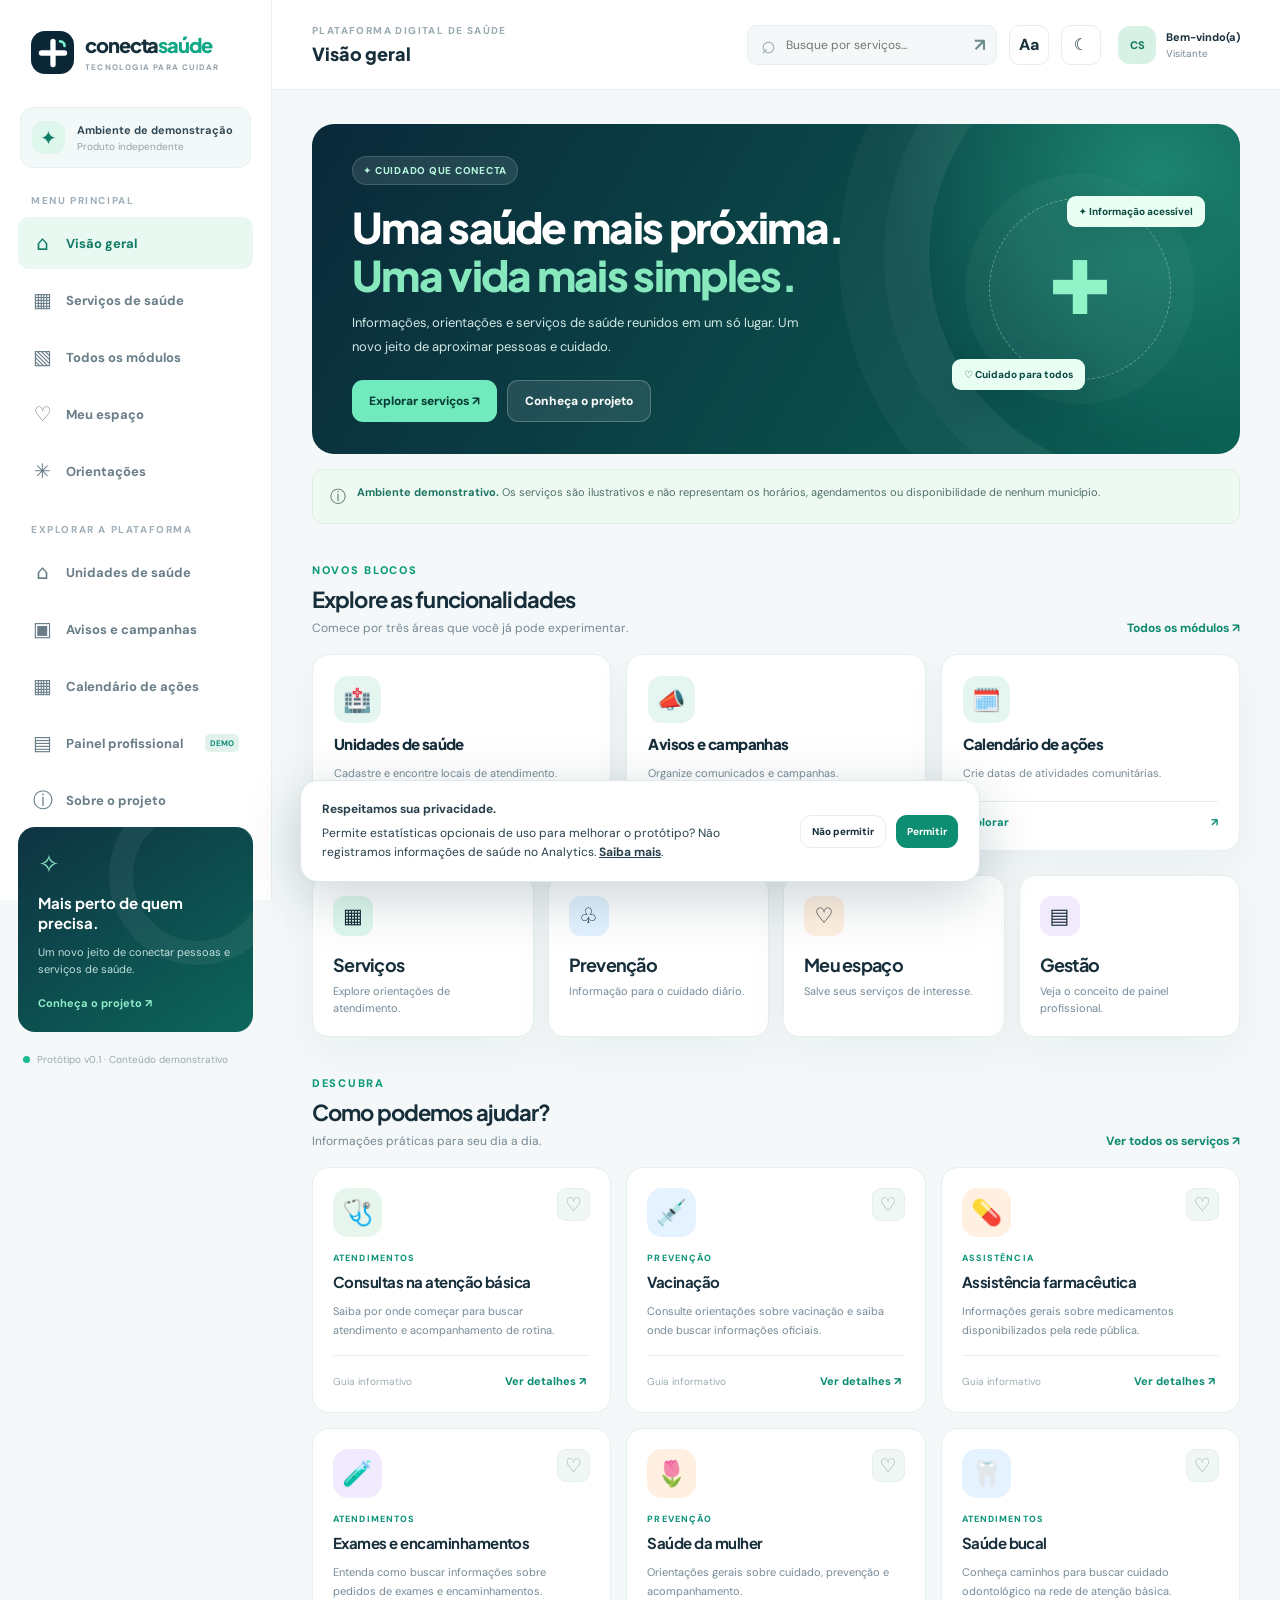
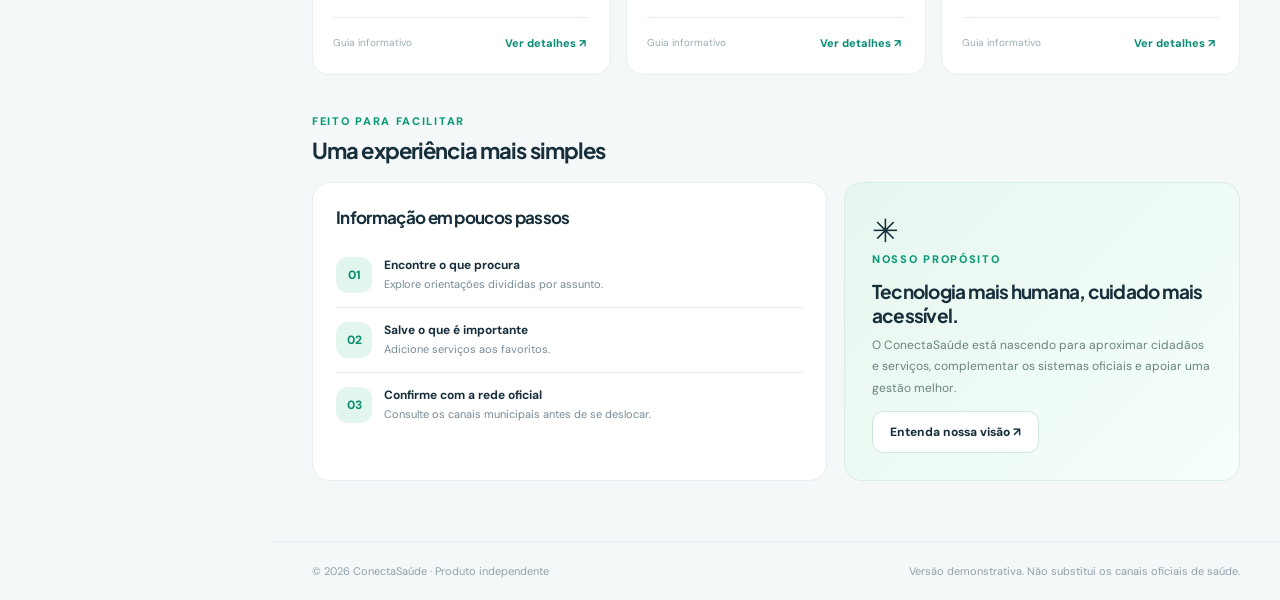
==== docs/index.html @ 41d728b3 "feat: preparar GitHub Pages e adicionar módulos de unidades, avisos e calendário" ====
<!doctype html>
<html lang="pt-BR">
<head>
  <meta charset="UTF-8">
  <meta name="viewport" content="width=device-width, initial-scale=1, viewport-fit=cover">
  <meta name="theme-color" content="#0b2431">
  <meta name="description" content="ConectaSaúde: serviços, informações e cuidado mais perto de você. Plataforma independente em demonstração.">
  <meta name="color-scheme" content="light dark">
  <title>ConectaSaúde | Saúde mais próxima</title>
  <link rel="icon" type="image/svg+xml" href="./icon.svg">
  <link rel="manifest" href="./manifest.webmanifest">
  <link rel="preconnect" href="https://fonts.googleapis.com">
  <link rel="preconnect" href="https://fonts.gstatic.com" crossorigin>
  <link href="https://fonts.googleapis.com/css2?family=DM+Sans:wght@400;500;600;700&family=Plus+Jakarta+Sans:wght@400;500;600;700;800&display=swap" rel="stylesheet">
  <link rel="stylesheet" href="./styles.css">
</head>
<body>
  <div class="app-shell">
    <aside class="sidebar" aria-label="Navegação principal">
      <a class="brand" href="#inicio" aria-label="ConectaSaúde — início">
        <span class="brand-mark" aria-hidden="true"><svg viewBox="0 0 36 36" width="32" height="32" fill="none"><path d="M18 5v26M5 18h26" stroke="currentColor" stroke-width="6" stroke-linecap="round"/><path d="M26 5c2.8 0 5 2.2 5 5" stroke="#7af2cf" stroke-width="3" stroke-linecap="round"/></svg></span>
        <span class="brand-type">conecta<span>saúde</span><small>TECNOLOGIA PARA CUIDAR</small></span>
      </a>
      <div class="workspace">
        <span class="workspace-icon">✦</span>
        <div><strong>Ambiente de demonstração</strong><small>Produto independente</small></div>
      </div>
      <p class="nav-label">MENU PRINCIPAL</p>
      <nav class="sidebar-nav" aria-label="Seções do aplicativo">
        <a href="#inicio" data-nav="inicio"><span aria-hidden="true">⌂</span> Visão geral</a>
        <a href="#servicos" data-nav="servicos"><span aria-hidden="true">▦</span> Serviços de saúde</a>
        <a href="#modulos" data-nav="modulos"><span aria-hidden="true">▧</span> Todos os módulos</a>
        <a href="#meu-espaco" data-nav="meu-espaco"><span aria-hidden="true">♡</span> Meu espaço</a>
        <a href="#orientacoes" data-nav="orientacoes"><span aria-hidden="true">✳</span> Orientações</a>
      </nav>
      <p class="nav-label nav-label--second">EXPLORAR A PLATAFORMA</p>
      <nav class="sidebar-nav" aria-label="Ferramentas de demonstração">
        <a href="#unidades" data-nav="unidades"><span aria-hidden="true">⌂</span> Unidades de saúde</a>
        <a href="#avisos" data-nav="avisos"><span aria-hidden="true">▣</span> Avisos e campanhas</a>
        <a href="#calendario" data-nav="calendario"><span aria-hidden="true">▦</span> Calendário de ações</a>
        <a href="#gestao" data-nav="gestao"><span aria-hidden="true">▤</span> Painel profissional <em>DEMO</em></a>
        <a href="#sobre" data-nav="sobre"><span aria-hidden="true">ⓘ</span> Sobre o projeto</a>
      </nav>
      <div class="sidebar-bottom">
        <div class="help-card"><span class="help-illustration" aria-hidden="true">✧</span><strong>Mais perto de quem precisa.</strong><p>Um novo jeito de conectar pessoas e serviços de saúde.</p><a href="#sobre">Conheça o projeto <span aria-hidden="true">↗</span></a></div>
        <div class="sidebar-foot"><span class="status-dot"></span> Protótipo v0.1 · Conteúdo demonstrativo</div>
      </div>
    </aside>
    <div class="workspace-main">
      <header class="topbar">
        <div class="topbar-location"><span class="topbar-eyebrow">PLATAFORMA DIGITAL DE SAÚDE</span><strong id="pageTitle">Visão geral</strong></div>
        <div class="topbar-actions">
          <form class="top-search" id="globalSearchForm" role="search">
            <span aria-hidden="true">⌕</span>
            <input id="globalSearch" type="search" name="busca" placeholder="Busque por serviços..." aria-label="Buscar serviços de saúde" autocomplete="off">
            <button type="submit" aria-label="Buscar">↗</button>
          </form>
          <button class="icon-button" id="textSizeButton" title="Aumentar texto" aria-label="Alternar tamanho do texto">Aa</button>
          <button class="icon-button" id="themeButton" title="Alternar tema" aria-label="Alternar tema claro e escuro">☾</button>
          <div class="profile-chip" aria-label="Ambiente de demonstração"><span class="avatar">CS</span><span><strong>Bem-vindo(a)</strong><small>Visitante</small></span></div>
        </div>
      </header>
      <main id="view" class="page-content" tabindex="-1" aria-live="polite">
        <div class="loading"><span class="loading-dot"></span> Preparando sua experiência...</div>
      </main>
      <footer class="footer"><span>© <span id="year"></span> ConectaSaúde · Produto independente</span><span>Versão demonstrativa. Não substitui os canais oficiais de saúde.</span></footer>
    </div>
    <nav class="bottom-nav" aria-label="Navegação para celular">
      <a href="#inicio" data-nav="inicio"><span>⌂</span> Início</a>
      <a href="#servicos" data-nav="servicos"><span>▦</span> Serviços</a>
      <a href="#meu-espaco" data-nav="meu-espaco"><span>♡</span> Meu espaço</a>
      <a href="#modulos" data-nav="modulos"><span>▧</span> Módulos</a>
    </nav>
  </div>
  <dialog id="serviceDialog" class="service-dialog" aria-labelledby="dialogTitle">
    <div id="dialogContent"></div>
  </dialog>
  <div id="toast" class="toast" role="status" aria-live="polite" aria-atomic="true"></div>
  <div id="analyticsBanner" class="consent-banner" hidden></div>
  <script src="./app.js" type="module"></script>
</body>
</html>
---- docs/styles.css ----
:root{font-family:"DM Sans",system-ui,-apple-system,sans-serif;color:#172e3b;background:#f4f8f8;font-synthesis:none;--bg:#f4f8f8;--surface:#fff;--surface-alt:#f0f7f5;--text:#18313d;--muted:#758995;--line:#e5eef0;--brand:#0f846e;--brand-dark:#0b665b;--dark:#0b2634;--mint:#e6f8ef;--shadow:0 16px 45px rgba(22,49,59,.045)}
*{box-sizing:border-box}html{scroll-behavior:smooth}body{margin:0;min-width:320px}button,input,select{font:inherit}button{cursor:pointer}a{text-decoration:none;color:inherit}h1,h2,h3,h4,p{margin-top:0}h1,h2,h3,h4{font-family:"Plus Jakarta Sans",sans-serif;letter-spacing:-.04em}button:focus-visible,a:focus-visible,input:focus-visible{outline:3px solid #70d6b7;outline-offset:3px}button:disabled{opacity:.55;cursor:not-allowed}
.app-shell{display:grid;grid-template-columns:272px minmax(0,1fr);min-height:100vh}.sidebar{background:#fff;border-right:1px solid var(--line);padding:31px 18px 20px;display:flex;flex-direction:column;min-height:100vh;position:sticky;top:0;height:100vh}.brand{display:flex;gap:11px;align-items:center;padding:0 13px 33px}.brand-mark{width:43px;height:43px;display:grid;place-items:center;background:var(--dark);color:#fff;border-radius:14px}.brand-type{font-family:"Plus Jakarta Sans",sans-serif;color:#162f3b;font-weight:800;font-size:20px;letter-spacing:-1.1px;line-height:1}.brand-type>span{color:#0fa887}.brand-type small{display:block;font-family:"DM Sans",sans-serif;font-weight:700;letter-spacing:1.2px;font-size:8px;color:#91a0a9;margin-top:8px}.workspace{margin:0 2px 26px;display:flex;align-items:center;gap:12px;background:#f3f8f8;border:1px solid #e9f0f0;border-radius:13px;padding:13px 11px}.workspace-icon{width:33px;height:33px;display:grid;place-items:center;border-radius:11px;background:#def6eb;color:#107d67;font-size:20px}.workspace strong{display:block;font-size:11px;color:#314956}.workspace small{display:block;margin-top:3px;font-size:10px;color:#92a2a9}.nav-label{margin:0 13px 10px;font-size:10px;letter-spacing:1.6px;font-weight:800;color:#a1b0b8}.nav-label--second{margin-top:26px}.sidebar-nav{display:grid;gap:5px}.sidebar-nav a{padding:13px 14px;color:#687d87;display:flex;align-items:center;gap:13px;font-size:13px;font-weight:700;border-radius:11px;transition:.18s}.sidebar-nav a>span{font-size:20px;width:21px;text-align:center;font-weight:400}.sidebar-nav a.active,.sidebar-nav a:hover{background:#e9f8f1;color:#117b66}.sidebar-nav em{font-size:8px;margin-left:auto;background:#e2f1ec;padding:4px 5px;border-radius:5px;font-style:normal;color:#0a8b73}.sidebar-bottom{margin-top:auto}.help-card{background:linear-gradient(145deg,#0e3341,#0c665b);border-radius:17px;padding:20px;color:#fff;position:relative;overflow:hidden}.help-card:after{content:"";position:absolute;right:-34px;top:-40px;width:130px;height:130px;border:24px solid #ffffff0e;border-radius:50%}.help-illustration{font-size:26px;color:#8ce1c2;display:block;margin-bottom:12px}.help-card strong{font:700 15px/1.35 "Plus Jakarta Sans",sans-serif;display:block;max-width:156px}.help-card p{font-size:11px;line-height:1.6;color:#c0dfdb;margin:10px 0 12px}.help-card a{font-size:11px;font-weight:700;color:#8fecc9}.sidebar-foot{font-size:10px;color:#99a9af;display:flex;gap:7px;align-items:center;margin:21px 5px 1px}.status-dot{width:7px;height:7px;border-radius:50%;background:#17bb8d}
.workspace-main{min-width:0;display:flex;flex-direction:column}.topbar{height:90px;background:var(--surface);border-bottom:1px solid var(--line);padding:0 40px;display:flex;align-items:center;justify-content:space-between;gap:20px}.topbar-location{display:flex;flex-direction:column;gap:6px}.topbar-eyebrow{font-size:10px;font-weight:800;color:#9aabb2;letter-spacing:1.4px}.topbar-location strong{font:800 18px/1.2 "Plus Jakarta Sans",sans-serif}.topbar-actions{display:flex;align-items:center;gap:12px}.top-search{height:40px;display:flex;align-items:center;gap:8px;border:1px solid var(--line);border-radius:10px;background:var(--bg);padding:0 6px 0 13px}.top-search>span{font-size:25px;line-height:0;color:#9babaf}.top-search input{background:transparent;border:0;outline:0;width:178px;font-size:12px;color:var(--text)}.top-search button{border:0;background:transparent;color:#738e91;font-weight:700;font-size:18px;padding:4px}.icon-button{border:1px solid var(--line);background:var(--surface);border-radius:10px;color:var(--text);height:40px;min-width:40px;font-weight:800}.icon-button:hover{background:var(--surface-alt)}.profile-chip{display:flex;align-items:center;gap:10px;margin-left:5px}.avatar{width:38px;height:38px;border-radius:12px;background:#d8f1e5;color:#13785f;display:grid;place-items:center;font-size:11px;font-weight:800}.profile-chip strong,.profile-chip small{display:block;white-space:nowrap}.profile-chip strong{font-size:11px}.profile-chip small{color:var(--muted);font-size:10px;margin-top:3px}
.page-content{flex:1;max-width:1510px;width:100%;margin:auto;padding:34px 40px 60px}.footer{padding:22px 40px;display:flex;justify-content:space-between;gap:20px;font-size:11px;color:#90a1aa;border-top:1px solid var(--line);margin-top:auto}.bottom-nav{display:none}.section-kicker{text-transform:uppercase;font-size:11px;letter-spacing:1.7px;color:#099978;font-weight:800}.section-head{display:flex;align-items:end;justify-content:space-between;gap:18px;margin:34px 0 18px}.section-head h2{margin:6px 0 0;font-size:22px}.section-head p{margin:7px 0 0;font-size:12px;color:var(--muted)}.text-link{font-weight:800;font-size:12px;color:#108b72;white-space:nowrap}.text-link:hover{text-decoration:underline}.eyebrow{display:inline-flex;align-items:center;gap:8px;padding:7px 10px;border-radius:40px;background:#ffffff1b;border:1px solid #ffffff26;font-size:10px;font-weight:800;letter-spacing:.75px;color:#b5f4dc}
.hero{background:radial-gradient(circle at 91% 16%,#1d8570 0,transparent 30%),linear-gradient(120deg,#0a2939,#0b6155);border-radius:22px;color:#fff;min-height:270px;padding:32px 40px;position:relative;overflow:hidden;display:flex;align-items:center;justify-content:space-between;gap:15px}.hero:after{content:"";position:absolute;width:440px;height:440px;border:1px solid #ffffff15;border-radius:50%;right:-130px;top:-90px;box-shadow:0 0 0 44px #ffffff08,0 0 0 89px #ffffff08}.hero-copy{max-width:575px;z-index:1}.hero h1{font-size:clamp(27px,3.3vw,43px);line-height:1.14;margin:18px 0 12px;font-weight:800}.hero h1 span{color:#87e7bd}.hero p{font-size:13px;line-height:1.8;color:#d2e8e5;max-width:450px;margin-bottom:22px}.hero-actions,.button-row{display:flex;gap:10px;flex-wrap:wrap}.btn{border:0;border-radius:11px;padding:12px 17px;display:inline-flex;justify-content:center;align-items:center;gap:9px;font-weight:800;font-size:12px;transition:transform .15s,background .15s}.btn:hover{transform:translateY(-1px)}.btn-primary{background:#71ebbd;color:#073b35}.btn-primary:hover{background:#a5fbd5}.btn-light{background:#ffffff1a;color:#fff;border:1px solid #ffffff3b}.btn-outline{background:var(--surface);border:1px solid var(--line);color:var(--text)}.btn-solid{background:#0d8d72;color:#fff}.hero-visual{width:240px;height:215px;display:grid;place-items:center;position:relative;z-index:1;flex-shrink:0}.hero-orbit{height:182px;width:182px;border-radius:50%;border:1px dashed #ffffff55;display:grid;place-items:center;background:#ffffff0c;box-shadow:0 0 0 24px #ffffff08}.hero-heart{font-size:74px;font-weight:700;color:#91f4c9;line-height:1}.float-pill{position:absolute;display:flex;align-items:center;gap:7px;color:#0e4b43;background:#eafff3;box-shadow:0 10px 30px #092e3430;font-size:10px;font-weight:800;padding:9px 12px;border-radius:9px}.float-pill--one{top:14px;right:-5px}.float-pill--two{bottom:7px;left:-8px}
.notice{display:flex;align-items:flex-start;gap:11px;padding:13px 17px;border:1px solid #e1eee7;background:#eef9f2;border-radius:11px;color:#4f7169;font-size:11px;line-height:1.7;margin:15px 0 0}.notice strong{color:#1c7462}.notice-icon{font-size:16px;flex-shrink:0}.stats-grid{display:grid;grid-template-columns:repeat(4,minmax(0,1fr));gap:14px;margin-top:24px}.stat-card{background:var(--surface);border:1px solid var(--line);border-radius:16px;padding:20px;box-shadow:var(--shadow)}.stat-icon{width:40px;height:40px;display:grid;place-items:center;border-radius:12px;margin-bottom:17px;font-size:21px}.stat-icon--mint{background:#dff8ee}.stat-icon--blue{background:#e3f2ff}.stat-icon--peach{background:#fff0e0}.stat-icon--violet{background:#f1eafd}.stat-card h3{font-size:18px;margin:0 0 7px}.stat-card p{font-size:11px;color:var(--muted);margin:0;line-height:1.5}
.service-grid{display:grid;grid-template-columns:repeat(3,minmax(0,1fr));gap:15px}.service-card{background:var(--surface);border:1px solid var(--line);border-radius:17px;padding:20px;min-width:0;display:flex;flex-direction:column;transition:transform .18s,box-shadow .18s}.service-card:hover{transform:translateY(-3px);box-shadow:0 18px 35px #092e3412}.service-top{display:flex;justify-content:space-between;align-items:flex-start;margin-bottom:15px}.service-icon{width:49px;height:49px;display:grid;place-items:center;border-radius:15px;font-size:25px;background:#e6f6ed}.service-icon[data-tone="blue"]{background:#e4f3ff}.service-icon[data-tone="peach"]{background:#fff0e1}.service-icon[data-tone="violet"]{background:#f2ebff}.favorite-btn{height:33px;width:33px;display:grid;place-items:center;border-radius:9px;background:var(--surface-alt);border:1px solid var(--line);font-size:19px;color:#95a9ac}.favorite-btn.is-favorite{background:#fff0ee;color:#df6d6d;border-color:#fce1dd}.service-card .category{font-size:9px;text-transform:uppercase;letter-spacing:1.1px;font-weight:800;color:#0e947a}.service-card h3{font-size:15px;margin:7px 0 9px;line-height:1.45;letter-spacing:-.035em}.service-card p{font-size:11px;color:var(--muted);line-height:1.7;flex:1;margin-bottom:16px}.service-bottom{display:flex;align-items:center;justify-content:space-between;gap:9px;padding-top:14px;border-top:1px solid var(--line)}.service-bottom small{font-size:10px;color:#9aadb2}.service-bottom button{font-size:11px;font-weight:800;border:0;background:none;color:#0b8d74;padding:4px}
.split-grid{display:grid;grid-template-columns:minmax(0,1.3fr) minmax(260px,1fr);gap:17px}.panel{background:var(--surface);border:1px solid var(--line);border-radius:18px;padding:23px}.panel h3{font-size:17px;margin-bottom:15px}.panel p{font-size:12px;line-height:1.8;color:var(--muted)}.step-row{display:flex;align-items:center;gap:12px;padding:14px 0;border-bottom:1px solid var(--line)}.step-row:last-child{border:0}.step-number{background:#e3f6ed;color:#0a8e70;border-radius:12px;display:grid;place-items:center;flex:0 0 36px;height:36px;font-weight:800;font-size:12px}.step-row strong{display:block;font-size:12px}.step-row small{display:block;margin-top:4px;font-size:11px;color:var(--muted);line-height:1.4}.feature-panel{background:linear-gradient(135deg,#e6f6ee,#f6fffa);border:1px solid #d8eee4;border-radius:18px;padding:27px}.feature-panel h3{font-size:19px;margin:13px 0 8px}.feature-panel p{font-size:12px;line-height:1.8;color:#69837d}.feature-panel .feature-icon{font-size:32px}.feature-panel .btn-outline{border:1px solid #cee7d9}
.page-heading{display:flex;justify-content:space-between;align-items:flex-start;gap:20px;margin:4px 0 22px}.page-heading h1{font-size:clamp(24px,3vw,34px);margin:6px 0 8px}.page-heading p{font-size:13px;color:var(--muted);line-height:1.7;max-width:700px;margin:0}.pill{display:inline-flex;align-items:center;background:#e6f7ef;color:#11836b;border-radius:100px;padding:7px 11px;white-space:nowrap;font-size:10px;font-weight:800}.filter-bar{display:flex;flex-wrap:wrap;gap:9px;margin:18px 0 22px}.filter-btn{border:1px solid var(--line);border-radius:100px;background:var(--surface);color:#728792;padding:10px 16px;font-size:11px;font-weight:800}.filter-btn.active,.filter-btn:hover{background:#0d846b;color:#fff;border-color:#0d846b}.search-inline{display:flex;align-items:center;gap:10px;padding:12px 14px;border:1px solid var(--line);background:var(--surface);border-radius:12px;width:100%;max-width:430px;margin:16px 0}.search-inline input{border:0;outline:0;flex:1;color:var(--text);background:transparent;font-size:12px;min-width:0}.empty-state{text-align:center;padding:52px 24px;background:var(--surface);border:1px dashed #cadae0;border-radius:18px;color:var(--muted)}.empty-state strong{display:block;color:var(--text);font-size:15px;margin:12px 0 7px}.empty-state p{font-size:12px;line-height:1.7}.mini-list{display:grid;gap:9px}.check-row{display:flex;gap:12px;align-items:center;padding:13px;border:1px solid var(--line);border-radius:12px;background:var(--surface)}.check-row input{accent-color:#0c9274;width:17px;height:17px}.check-row span{font-size:12px;font-weight:600}.check-row.checked span{text-decoration:line-through;color:var(--muted)}.resource-card{display:flex;flex-direction:column;gap:10px;padding:20px;background:var(--surface);border:1px solid var(--line);border-radius:16px}.resource-card .resource-emoji{font-size:25px}.resource-card h3{font-size:15px;margin:0}.resource-card p{font-size:12px;line-height:1.7;color:var(--muted);margin:0;flex:1}.resource-card a{font-size:12px;font-weight:800;color:#0b8e73}.resources-grid{display:grid;grid-template-columns:repeat(3,minmax(0,1fr));gap:15px}.disclaimer{background:#fff8e9;border:1px solid #f6e8c5;color:#87663b;border-radius:11px;padding:13px 16px;font-size:11px;line-height:1.7;margin:0 0 20px}.metrics-grid{display:grid;grid-template-columns:repeat(3,1fr);gap:14px}.metric{padding:22px;background:var(--surface);border:1px solid var(--line);border-radius:17px}.metric span{display:block;font-size:11px;color:var(--muted);font-weight:700}.metric strong{font:800 33px "Plus Jakarta Sans",sans-serif;letter-spacing:-1.5px;display:block;margin:10px 0 6px}.metric small{font-size:10px;color:#138d70;font-weight:700}.bar-chart{display:flex;align-items:end;justify-content:space-around;gap:13px;height:190px;border-bottom:1px solid var(--line);padding:12px 5px 0}.bar-column{display:flex;align-items:center;flex-direction:column;justify-content:end;height:100%;flex:1;gap:9px}.bar-shape{background:linear-gradient(#35c99e,#087866);border-radius:9px 9px 0 0;width:65%;max-width:50px;min-height:4px}.bar-column small{font-size:10px;color:var(--muted)}.table-like{width:100%;border-collapse:collapse}.table-like td,.table-like th{border-bottom:1px solid var(--line);padding:14px 8px;text-align:left;font-size:11px}.table-like th{color:var(--muted);font-weight:800}.table-like tr:last-child td{border-bottom:0}.table-like td:last-child{text-align:right}.tag{padding:5px 9px;background:#e9f8ef;border-radius:7px;color:#118769;font-size:10px;font-weight:800}.tag.warn{background:#fff2db;color:#a77930}
.service-dialog{width:min(510px,calc(100vw - 32px));border:1px solid var(--line);border-radius:21px;box-shadow:0 40px 100px #0b29384a;background:var(--surface);color:var(--text);padding:28px;max-height:min(80vh,740px)}.service-dialog::backdrop{background:#0c293dc4;backdrop-filter:blur(4px)}.dialog-close{float:right;background:var(--surface-alt);color:var(--text);border:0;border-radius:10px;height:32px;width:32px;font-size:20px}.dialog-emoji{font-size:39px;margin:9px 0}.service-dialog h2{font-size:22px;margin:9px 0}.service-dialog p,.service-dialog li{font-size:12px;color:var(--muted);line-height:1.85}.service-dialog ul{padding-left:19px}.service-dialog .btn{margin-top:6px}
.toast{position:fixed;bottom:28px;right:26px;background:#0a3441;color:#fff;padding:13px 18px;border-radius:12px;font-size:12px;box-shadow:0 20px 40px #102f3a38;z-index:15;opacity:0;transform:translateY(20px);pointer-events:none;transition:.25s;max-width:320px}.toast.show{opacity:1;transform:translateY(0)}.consent-banner{position:fixed;z-index:20;bottom:18px;left:50%;transform:translateX(-50%);width:min(680px,calc(100vw - 30px));padding:19px 21px;box-shadow:0 15px 55px #092d3b35;border-radius:18px;background:#fff;color:#28404b;border:1px solid #dcebe7;display:flex;align-items:center;gap:18px}.consent-banner[hidden]{display:none}.consent-banner p{font-size:12px;line-height:1.6;margin:0;flex:1}.consent-banner strong{display:block;margin-bottom:4px}.consent-banner .button-row{flex-shrink:0}.consent-banner .btn{padding:9px 11px;font-size:10px}.loading{min-height:240px;display:flex;align-items:center;justify-content:center;gap:12px;color:var(--muted);font-size:13px}.loading-dot{width:11px;height:11px;border-radius:50%;background:#1bba96;box-shadow:0 0 0 5px #1bba9619}
body.dark{--bg:#0e1b24;--surface:#142935;--surface-alt:#193640;--text:#e7f4f2;--muted:#a3b6bc;--line:#26414b;--brand:#47cead;--shadow:none;color:var(--text);background:var(--bg)}body.dark .sidebar{background:var(--surface)}body.dark .brand-type{color:var(--text)}body.dark .workspace{background:#1e3945;border-color:var(--line)}body.dark .workspace strong,body.dark .topbar-location strong{color:var(--text)}body.dark .sidebar-nav a.active,body.dark .sidebar-nav a:hover{background:#193e3a;color:#83efc4}body.dark .notice{background:#183c35;border-color:#255648;color:#abdbca}body.dark .notice strong{color:#8af4d0}body.dark .feature-panel{background:#184037;border-color:#275b4b}body.dark .feature-panel p{color:#b6d6cd}body.dark .disclaimer{background:#4a391d;border-color:#6c542d;color:#eed4a8}body.dark .consent-banner{background:#19333d;color:#fff;border-color:#28535b}body.dark .brand-mark{background:#266756}
body.large-text{font-size:115%}body.large-text .service-card p,body.large-text .panel p,body.large-text .resource-card p{font-size:13px}body.large-text .sidebar-nav a,body.large-text .stat-card p{font-size:14px}body.large-text .service-card h3{font-size:17px}
@media(max-width:1200px){.app-shell{grid-template-columns:235px minmax(0,1fr)}.sidebar{padding-left:12px;padding-right:12px}.topbar{padding:0 25px}.page-content{padding:28px 25px 48px}.hero{padding:28px}.hero-visual{width:175px}.stats-grid{grid-template-columns:repeat(2,1fr)}.service-grid{grid-template-columns:repeat(2,minmax(0,1fr))}.footer{padding:18px 25px}}
@media(max-width:900px){.app-shell{display:block}.sidebar{display:none}.topbar{height:70px;padding:0 20px}.page-content{padding:22px 20px 100px}.topbar-eyebrow{font-size:9px}.top-search input{width:125px}.profile-chip{display:none}.bottom-nav{display:flex;position:fixed;z-index:12;left:0;right:0;bottom:0;background:var(--surface);border-top:1px solid var(--line);padding:8px 9px max(8px,env(safe-area-inset-bottom));justify-content:space-around;box-shadow:0 -8px 30px #031c2410}.bottom-nav a{min-width:68px;display:flex;flex-direction:column;gap:3px;align-items:center;justify-content:center;color:var(--muted);font-size:10px;font-weight:700;padding:6px}.bottom-nav a span{font-size:23px;line-height:1}.bottom-nav a.active{color:#139877}.footer{padding:18px 20px 95px}.toast{bottom:90px}}
@media(max-width:620px){.topbar{gap:8px;height:68px;padding:0 15px}.topbar-eyebrow{font-size:8px;letter-spacing:.7px}.topbar-location strong{font-size:15px}.top-search{display:none}.topbar-actions{gap:6px}.icon-button{height:35px;min-width:35px}.page-content{padding:15px 14px 95px}.hero{min-height:auto;padding:27px 23px;border-radius:17px}.hero h1{font-size:28px}.hero p{font-size:12px}.hero-visual{display:none}.section-head{margin-top:27px}.section-head h2{font-size:19px}.service-grid{grid-template-columns:1fr;gap:10px}.stats-grid{grid-template-columns:repeat(2,minmax(0,1fr));gap:9px;margin-top:13px}.stat-card{padding:15px 12px}.stat-card h3{font-size:14px}.stat-icon{width:35px;height:35px;margin-bottom:12px}.split-grid,.metrics-grid,.resources-grid{grid-template-columns:1fr}.panel{padding:17px}.page-heading{align-items:flex-start;flex-direction:column}.page-heading h1{font-size:25px}.consent-banner{display:block;bottom:87px}.consent-banner .button-row{margin-top:12px}.footer{display:block;line-height:1.8}.footer span{display:block}.service-card{padding:17px}.metric strong{font-size:28px}}
/* Módulos de serviços públicos — demonstração local */
.module-grid,.data-grid{display:grid;grid-template-columns:repeat(3,minmax(0,1fr));gap:15px}
.module-card,.data-card,.form-panel{border:1px solid var(--line);border-radius:17px;background:var(--surface);box-shadow:var(--shadow)}
.module-card{padding:21px;display:flex;flex-direction:column;gap:11px;min-height:197px;transition:transform .18s,box-shadow .18s}
.module-card:hover{transform:translateY(-3px);box-shadow:0 16px 28px #092e3413}
.module-bubble{width:47px;height:47px;flex-shrink:0;display:grid;place-items:center;background:#e4f6ef;border-radius:14px;font-size:23px}
.module-card-title{font-family:"Plus Jakarta Sans",sans-serif;font-size:15px;font-weight:800;letter-spacing:-.04em}
.module-card-description{font-size:11px;color:var(--muted);line-height:1.7;flex:1}
.module-card-foot{font-size:11px;color:#0a9074;font-weight:800;display:flex;align-items:center;justify-content:space-between;border-top:1px solid var(--line);padding-top:13px}
.module-toolbar{display:flex;justify-content:space-between;align-items:center;gap:12px;flex-wrap:wrap;margin:20px 0}
.module-search{margin:0;max-width:480px}
.data-card{padding:21px;display:flex;flex-direction:column;gap:8px;min-width:0}
.data-card-top{display:flex;align-items:center;justify-content:space-between;margin-bottom:5px}
.data-card h3{font-size:17px;margin:4px 0;line-height:1.4}
.data-caption{font-size:12px;line-height:1.65;color:var(--muted);margin:0 0 11px;overflow-wrap:anywhere}
.data-detail{display:grid;gap:4px;padding:9px 0;border-top:1px solid var(--line);font-size:11px}
.data-detail strong{font-size:10px;color:var(--text)}
.data-detail span{color:var(--muted);line-height:1.5;overflow-wrap:anywhere}
.data-card-actions{display:flex;flex-wrap:wrap;gap:8px;margin-top:auto;padding-top:12px}
.data-card-actions .btn{padding:9px 12px;font-size:11px}
.btn-danger{color:#bb4c4c;border-color:#f0d3d3}
.module-caption{font-size:11px;color:var(--muted);line-height:1.65}
.form-panel{margin-top:23px;padding:23px;scroll-margin-top:100px}
.form-header h2{font-size:22px;margin:7px 0 5px}
.form-header p{font-size:12px;color:var(--muted);line-height:1.7}
.module-form{display:grid;grid-template-columns:repeat(2,minmax(0,1fr));gap:15px;margin-top:21px}
.input-field{display:flex;flex-direction:column;gap:7px;min-width:0}
.input-field label{font-size:11px;font-weight:800;color:var(--text)}
.input-field input,.input-field select,.input-field textarea{width:100%;min-height:42px;padding:10px 12px;border:1px solid var(--line);border-radius:10px;background:var(--bg);color:var(--text);font-size:12px}
.input-field textarea{resize:vertical;min-height:96px;line-height:1.6}
.input-field :focus{outline:2px solid #35c39b;outline-offset:1px}
.field-wide,.form-actions{grid-column:1/-1}
.form-actions{display:flex;align-items:center;gap:9px;flex-wrap:wrap;margin-top:5px}
body.dark .module-bubble{background:#234d45}
@media(max-width:1200px){.module-grid,.data-grid{grid-template-columns:repeat(2,minmax(0,1fr))}}
@media(max-width:620px){.module-grid,.data-grid{grid-template-columns:1fr}.module-grid--compact{grid-template-columns:1fr}.module-card{min-height:150px}.module-form{grid-template-columns:1fr}.form-panel{padding:17px}.module-toolbar .module-search{max-width:none;width:100%}.module-toolbar>.btn{width:100%}.data-card{padding:17px}}
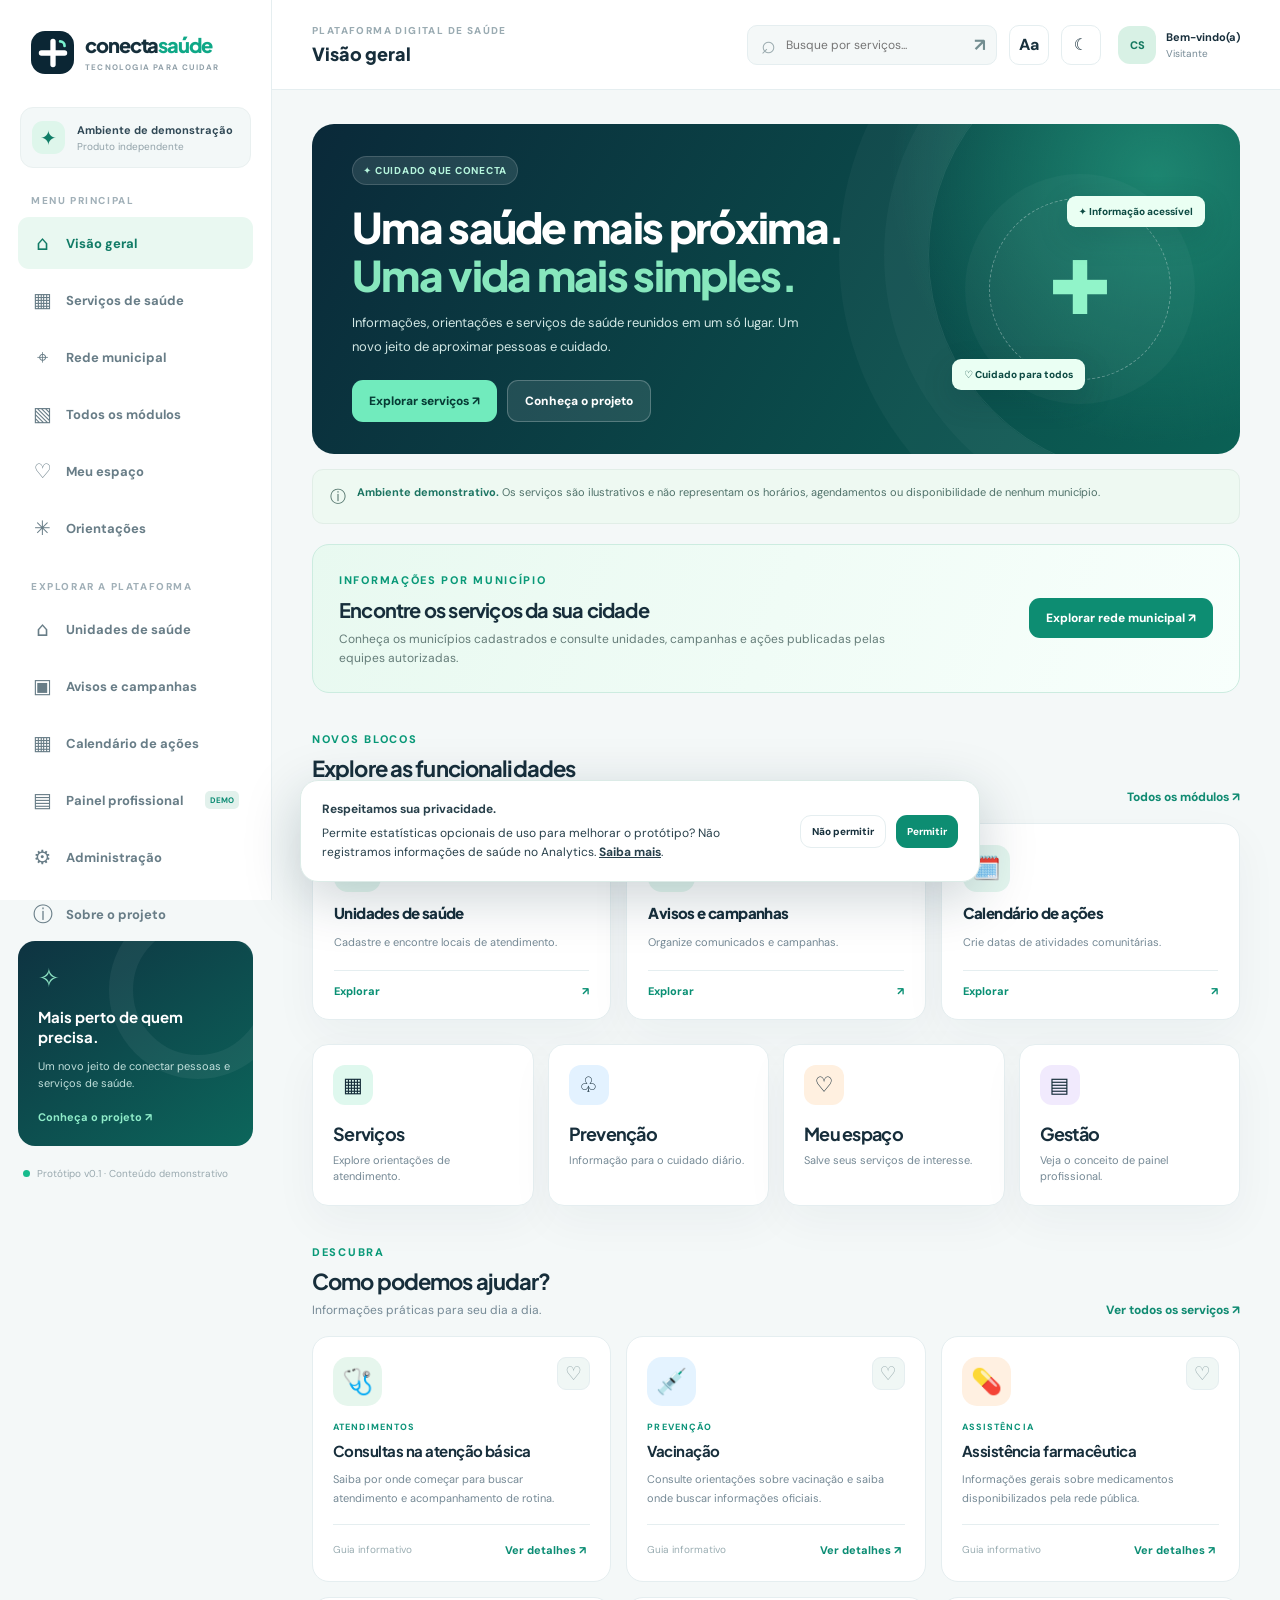
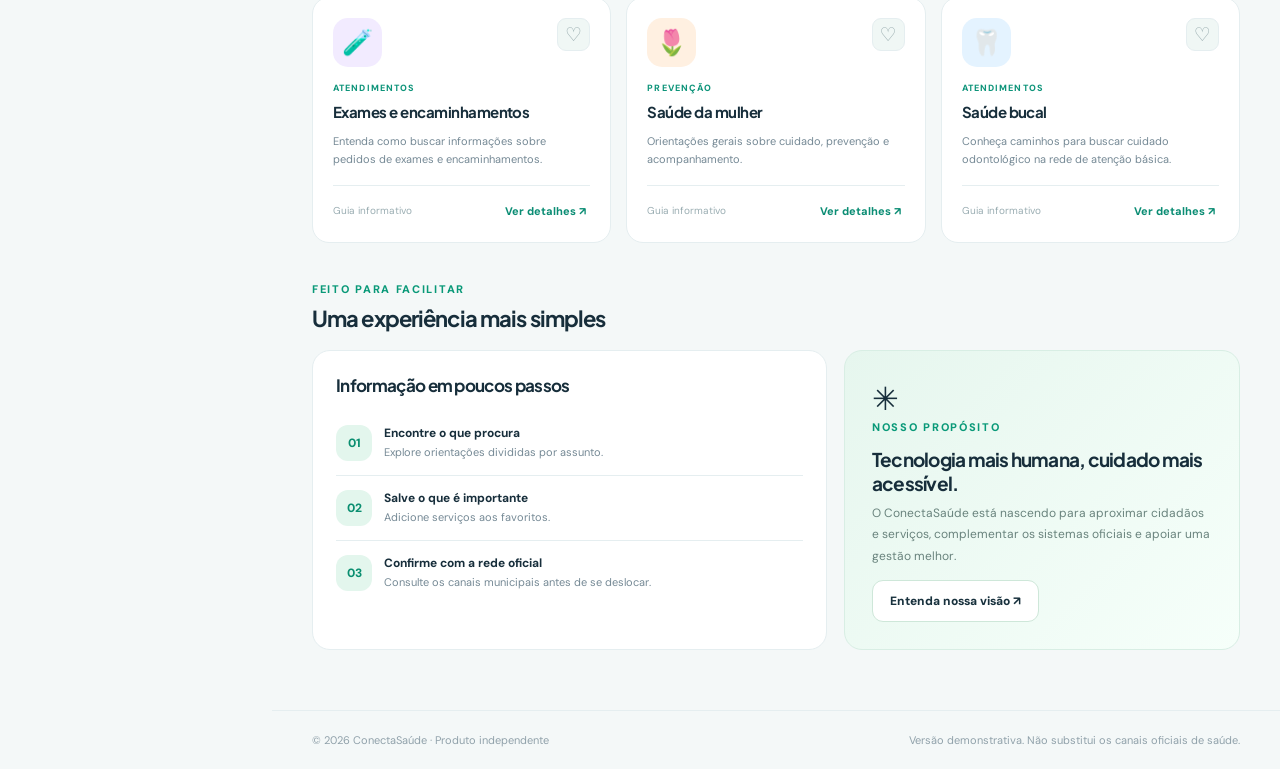
==== commit 39a2e6c8: "feat: adicionar rede municipal e painel administrativo com Firebase Auth e Firestore" ====
--- a/docs/index.html
+++ b/docs/index.html
@@ -29,6 +29,7 @@
       <nav class="sidebar-nav" aria-label="Seções do aplicativo">
         <a href="#inicio" data-nav="inicio"><span aria-hidden="true">⌂</span> Visão geral</a>
         <a href="#servicos" data-nav="servicos"><span aria-hidden="true">▦</span> Serviços de saúde</a>
+        <a href="#rede" data-nav="rede"><span aria-hidden="true">⌖</span> Rede municipal</a>
         <a href="#modulos" data-nav="modulos"><span aria-hidden="true">▧</span> Todos os módulos</a>
         <a href="#meu-espaco" data-nav="meu-espaco"><span aria-hidden="true">♡</span> Meu espaço</a>
         <a href="#orientacoes" data-nav="orientacoes"><span aria-hidden="true">✳</span> Orientações</a>
@@ -39,6 +40,7 @@
         <a href="#avisos" data-nav="avisos"><span aria-hidden="true">▣</span> Avisos e campanhas</a>
         <a href="#calendario" data-nav="calendario"><span aria-hidden="true">▦</span> Calendário de ações</a>
         <a href="#gestao" data-nav="gestao"><span aria-hidden="true">▤</span> Painel profissional <em>DEMO</em></a>
+        <a href="#administracao" data-nav="administracao"><span aria-hidden="true">⚙</span> Administração</a>
         <a href="#sobre" data-nav="sobre"><span aria-hidden="true">ⓘ</span> Sobre o projeto</a>
       </nav>
       <div class="sidebar-bottom">
@@ -67,7 +69,7 @@
     </div>
     <nav class="bottom-nav" aria-label="Navegação para celular">
       <a href="#inicio" data-nav="inicio"><span>⌂</span> Início</a>
-      <a href="#servicos" data-nav="servicos"><span>▦</span> Serviços</a>
+      <a href="#rede" data-nav="rede"><span>⌖</span> Minha cidade</a>
       <a href="#meu-espaco" data-nav="meu-espaco"><span>♡</span> Meu espaço</a>
       <a href="#modulos" data-nav="modulos"><span>▧</span> Módulos</a>
     </nav>
--- a/docs/styles.css
+++ b/docs/styles.css
@@ -51,3 +51,20 @@
 body.dark .module-bubble{background:#234d45}
 @media(max-width:1200px){.module-grid,.data-grid{grid-template-columns:repeat(2,minmax(0,1fr))}}
 @media(max-width:620px){.module-grid,.data-grid{grid-template-columns:1fr}.module-grid--compact{grid-template-columns:1fr}.module-card{min-height:150px}.module-form{grid-template-columns:1fr}.form-panel{padding:17px}.module-toolbar .module-search{max-width:none;width:100%}.module-toolbar>.btn{width:100%}.data-card{padding:17px}}
+
+/* Rede pública e gestão autenticada */
+.network-promo{display:flex;align-items:center;justify-content:space-between;gap:20px;padding:23px 26px;border:1px solid #ccece0;background:linear-gradient(110deg,#e8f9f0,#f8fffc);border-radius:17px;margin-top:20px}
+.network-promo h2{font-size:20px;margin:8px 0}.network-promo p{font-size:12px;color:#647c78;line-height:1.6;margin:0;max-width:560px}
+.network-promo>.btn{flex-shrink:0}
+.network-controls{display:grid;grid-template-columns:1fr 1fr;gap:20px}
+.admin-identity{display:flex;align-items:center;justify-content:space-between;gap:18px;border:1px solid var(--line);background:var(--surface);padding:17px 20px;border-radius:16px;margin:0 0 20px}
+.admin-identity strong{font-size:13px}.admin-identity p{margin:6px 0 0;color:var(--muted);font-size:11px;line-height:1.6;overflow-wrap:anywhere}.admin-identity code{font-size:10px}
+.admin-intro{max-width:570px;margin:16px auto;padding:32px;display:flex;align-items:flex-start;flex-direction:column;gap:12px}.admin-intro h2{font-size:22px;margin:0}.admin-intro p{font-size:12px;color:var(--muted);line-height:1.8;margin:0}
+.admin-accordion{margin:0 0 18px}.admin-accordion summary{font-size:13px;color:var(--brand);font-weight:800;cursor:pointer}.admin-accordion .module-form{margin-top:17px}
+.admin-top{display:flex;align-items:end;justify-content:space-between;gap:20px;margin:17px 0}
+.admin-top>.input-field{width:min(390px,100%)}.admin-top-status{font-size:11px;color:var(--muted);padding-bottom:11px}
+.admin-toggle{display:flex;gap:10px;align-items:center;line-height:1.6}.admin-toggle input{height:18px;width:18px;accent-color:#0f9879}
+.admin-editor{scroll-margin-top:110px}.admin-editor h2{font-size:21px;margin-top:8px}
+.input-field small{font-size:10px;color:var(--muted)}
+body.dark .network-promo{background:#193b36;border-color:#316651}body.dark .network-promo p{color:#b5d8ce}
+@media(max-width:750px){.network-promo{align-items:flex-start;flex-direction:column}.network-controls{grid-template-columns:1fr}.admin-top{align-items:flex-start;flex-direction:column}.admin-identity{align-items:flex-start;flex-direction:column}.admin-identity code{font-size:9px;overflow-wrap:anywhere}}
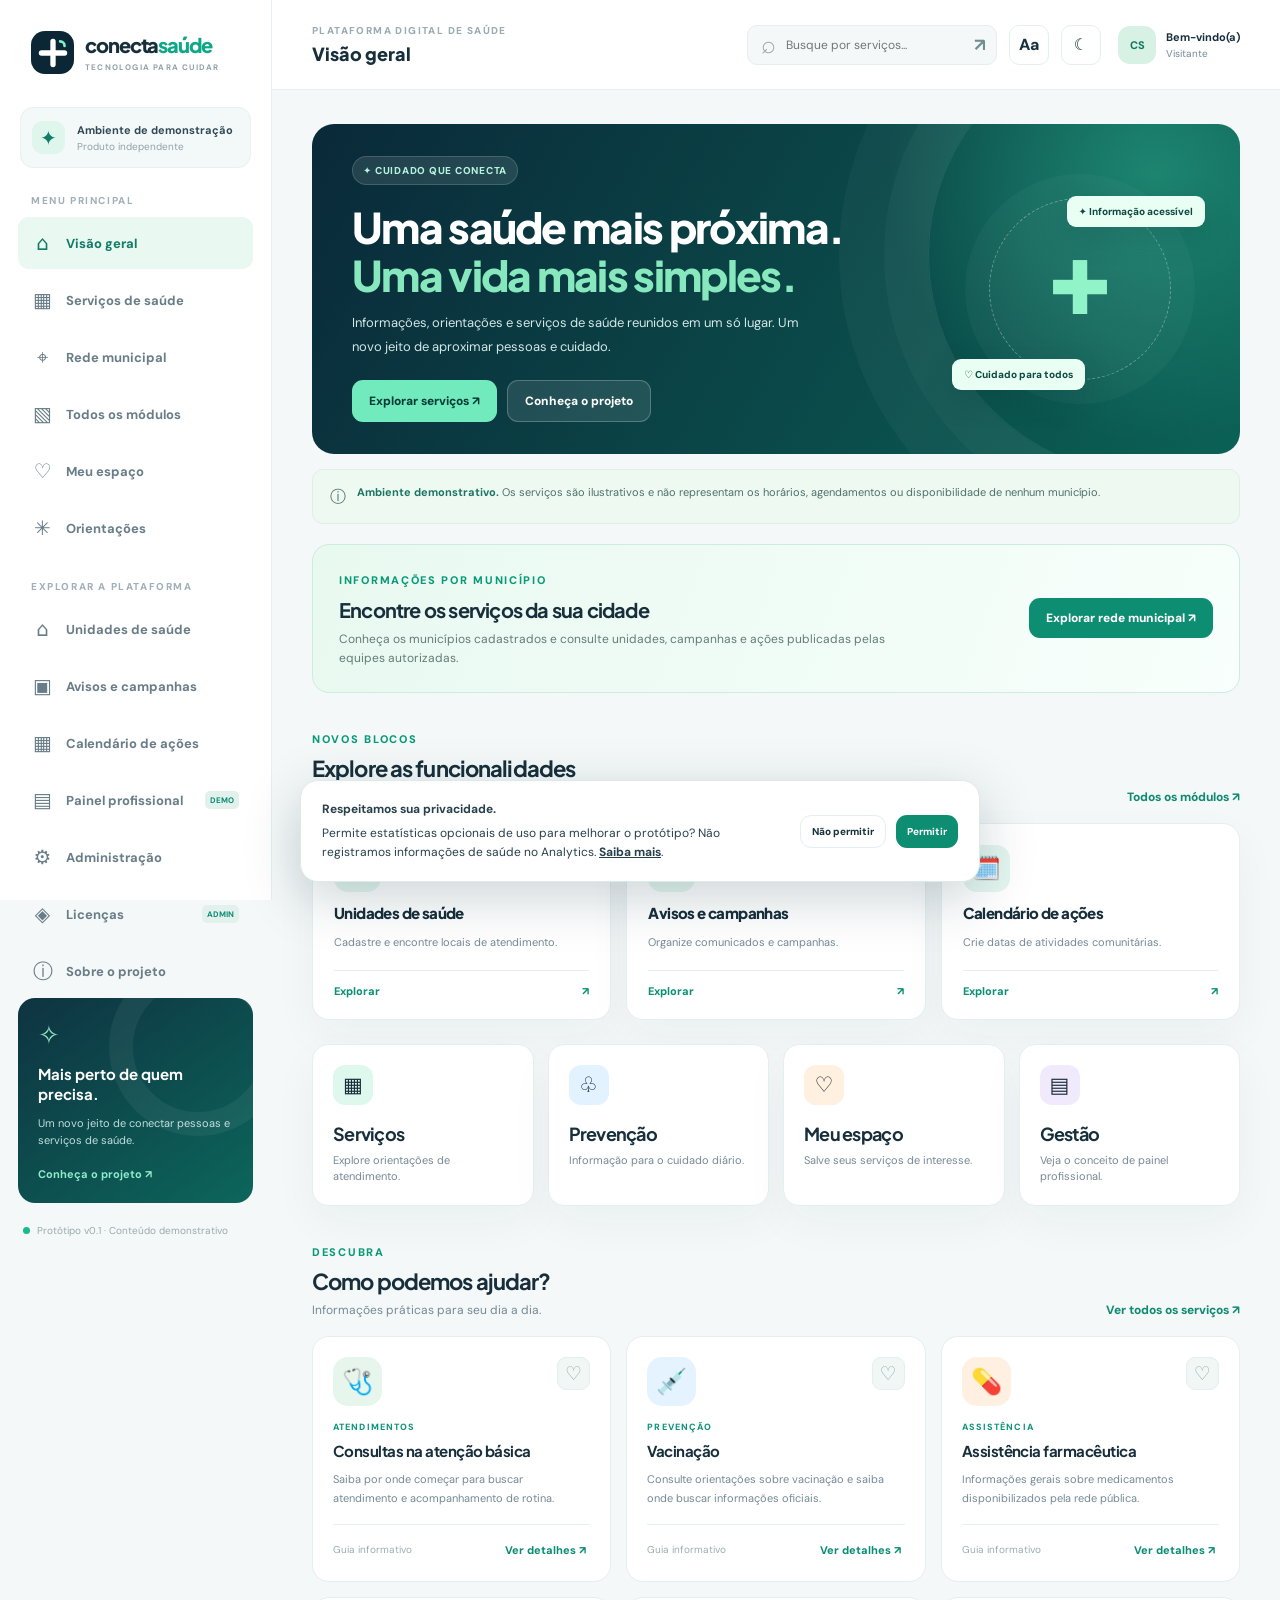
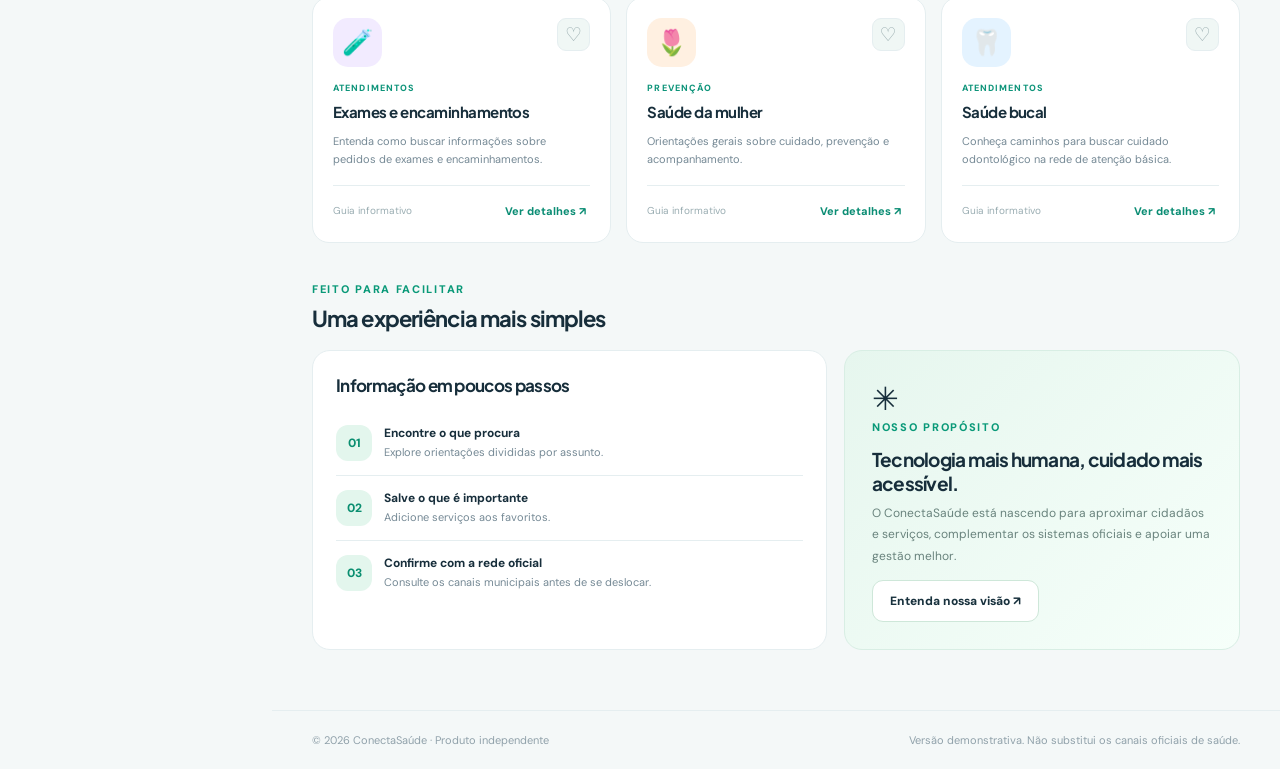
==== commit a35eee52: "feat: painel SaaS de licenças mensais e segurança por município" ====
--- a/docs/index.html
+++ b/docs/index.html
@@ -41,6 +41,7 @@
         <a href="#calendario" data-nav="calendario"><span aria-hidden="true">▦</span> Calendário de ações</a>
         <a href="#gestao" data-nav="gestao"><span aria-hidden="true">▤</span> Painel profissional <em>DEMO</em></a>
         <a href="#administracao" data-nav="administracao"><span aria-hidden="true">⚙</span> Administração</a>
+        <a href="#assinaturas" data-nav="assinaturas"><span aria-hidden="true">◈</span> Licenças <em>ADMIN</em></a>
         <a href="#sobre" data-nav="sobre"><span aria-hidden="true">ⓘ</span> Sobre o projeto</a>
       </nav>
       <div class="sidebar-bottom">
--- a/docs/styles.css
+++ b/docs/styles.css
@@ -68,3 +68,30 @@
 .input-field small{font-size:10px;color:var(--muted)}
 body.dark .network-promo{background:#193b36;border-color:#316651}body.dark .network-promo p{color:#b5d8ce}
 @media(max-width:750px){.network-promo{align-items:flex-start;flex-direction:column}.network-controls{grid-template-columns:1fr}.admin-top{align-items:flex-start;flex-direction:column}.admin-identity{align-items:flex-start;flex-direction:column}.admin-identity code{font-size:9px;overflow-wrap:anywhere}}
+
+/* Licenças e assinaturas — painel privado do Superadmin */
+.billing-top{display:flex;align-items:center;justify-content:space-between;gap:12px;background:var(--surface);border:1px solid var(--line);border-radius:15px;padding:16px 20px;margin:0 0 18px}
+.billing-top strong{font-size:13px}.billing-top p{font-size:11px;color:var(--muted);margin:5px 0 0}
+.license-metrics{display:grid;grid-template-columns:repeat(4,minmax(0,1fr));gap:13px;margin-bottom:20px}
+.license-metric{background:var(--surface);border:1px solid var(--line);border-radius:15px;padding:20px;display:flex;flex-direction:column;gap:8px}
+.license-metric span{font-size:11px;line-height:1.5;color:var(--muted);font-weight:700}
+.license-metric strong{font:800 29px "Plus Jakarta Sans",sans-serif;letter-spacing:-1px}
+.billing-layout{display:grid;grid-template-columns:minmax(240px,.78fr) minmax(0,1.5fr);gap:18px;align-items:start}
+.billing-directory{position:sticky;top:20px;max-height:75vh;overflow:auto}
+.billing-directory .section-head{margin:0 0 16px}.billing-directory h2{font-size:18px}.billing-directory .section-head p{font-size:11px}
+.license-list{display:grid;gap:8px}
+.license-entry{width:100%;display:flex;gap:10px;align-items:center;justify-content:space-between;text-align:left;border:1px solid var(--line);border-radius:12px;background:var(--surface-alt);color:var(--text);padding:13px}
+.license-entry.selected{border-color:#32b293;box-shadow:0 0 0 2px #32b29327}
+.license-entry-main{min-width:0;display:grid;gap:5px}.license-entry-main strong{font-size:12px;overflow-wrap:anywhere}.license-entry-main small{font-size:10px;color:var(--muted)}
+.license-badge{white-space:nowrap;padding:6px 9px;border-radius:20px;font-size:10px;font-weight:800;background:var(--surface-alt);color:var(--muted)}
+.license-badge.good{background:#e0f9ec;color:#077952}.license-badge.warn{background:#fff3da;color:#97611f}
+.license-badge.bad{background:#ffebeb;color:#a83333}.license-badge.neutral{background:#ebeff2;color:#67747f}
+.billing-details{display:grid;gap:17px;min-width:0}.billing-editor h2{font-size:22px;margin:7px 0}.billing-editor-head{display:flex;justify-content:space-between;gap:12px;align-items:flex-start}
+.billing-editor-head p{font-size:11px;line-height:1.65;color:var(--muted)}
+.billing-editor .module-form{margin-top:18px}.billing-editor .disclaimer{margin:18px 0}
+.billing-history h3{margin:0 0 16px}.history-list{display:grid;gap:9px}.history-item{display:flex;align-items:center;gap:15px;border-bottom:1px solid var(--line);padding:10px 0}
+.history-item span,.history-item small{font-size:11px;color:var(--muted)}.history-item strong{font-size:12px}.history-item small{margin-left:auto;overflow-wrap:anywhere}
+body.dark .license-badge.good{background:#204e3c;color:#8ceec5}body.dark .license-badge.warn{background:#4d3b26;color:#ffd08b}
+body.dark .license-badge.bad{background:#512e34;color:#ffa3ad}body.dark .license-badge.neutral{background:#31444f;color:#d3e1e7}
+@media(max-width:1130px){.license-metrics{grid-template-columns:repeat(2,minmax(0,1fr))}.billing-layout{grid-template-columns:1fr}.billing-directory{position:static;max-height:none}}
+@media(max-width:640px){.license-metric{padding:15px}.license-metric strong{font-size:24px}.billing-top{flex-direction:column;align-items:flex-start}.billing-editor-head{flex-direction:column}.license-entry{gap:6px}.history-item{align-items:flex-start;flex-wrap:wrap;gap:5px}.history-item small{margin-left:0;width:100%}}
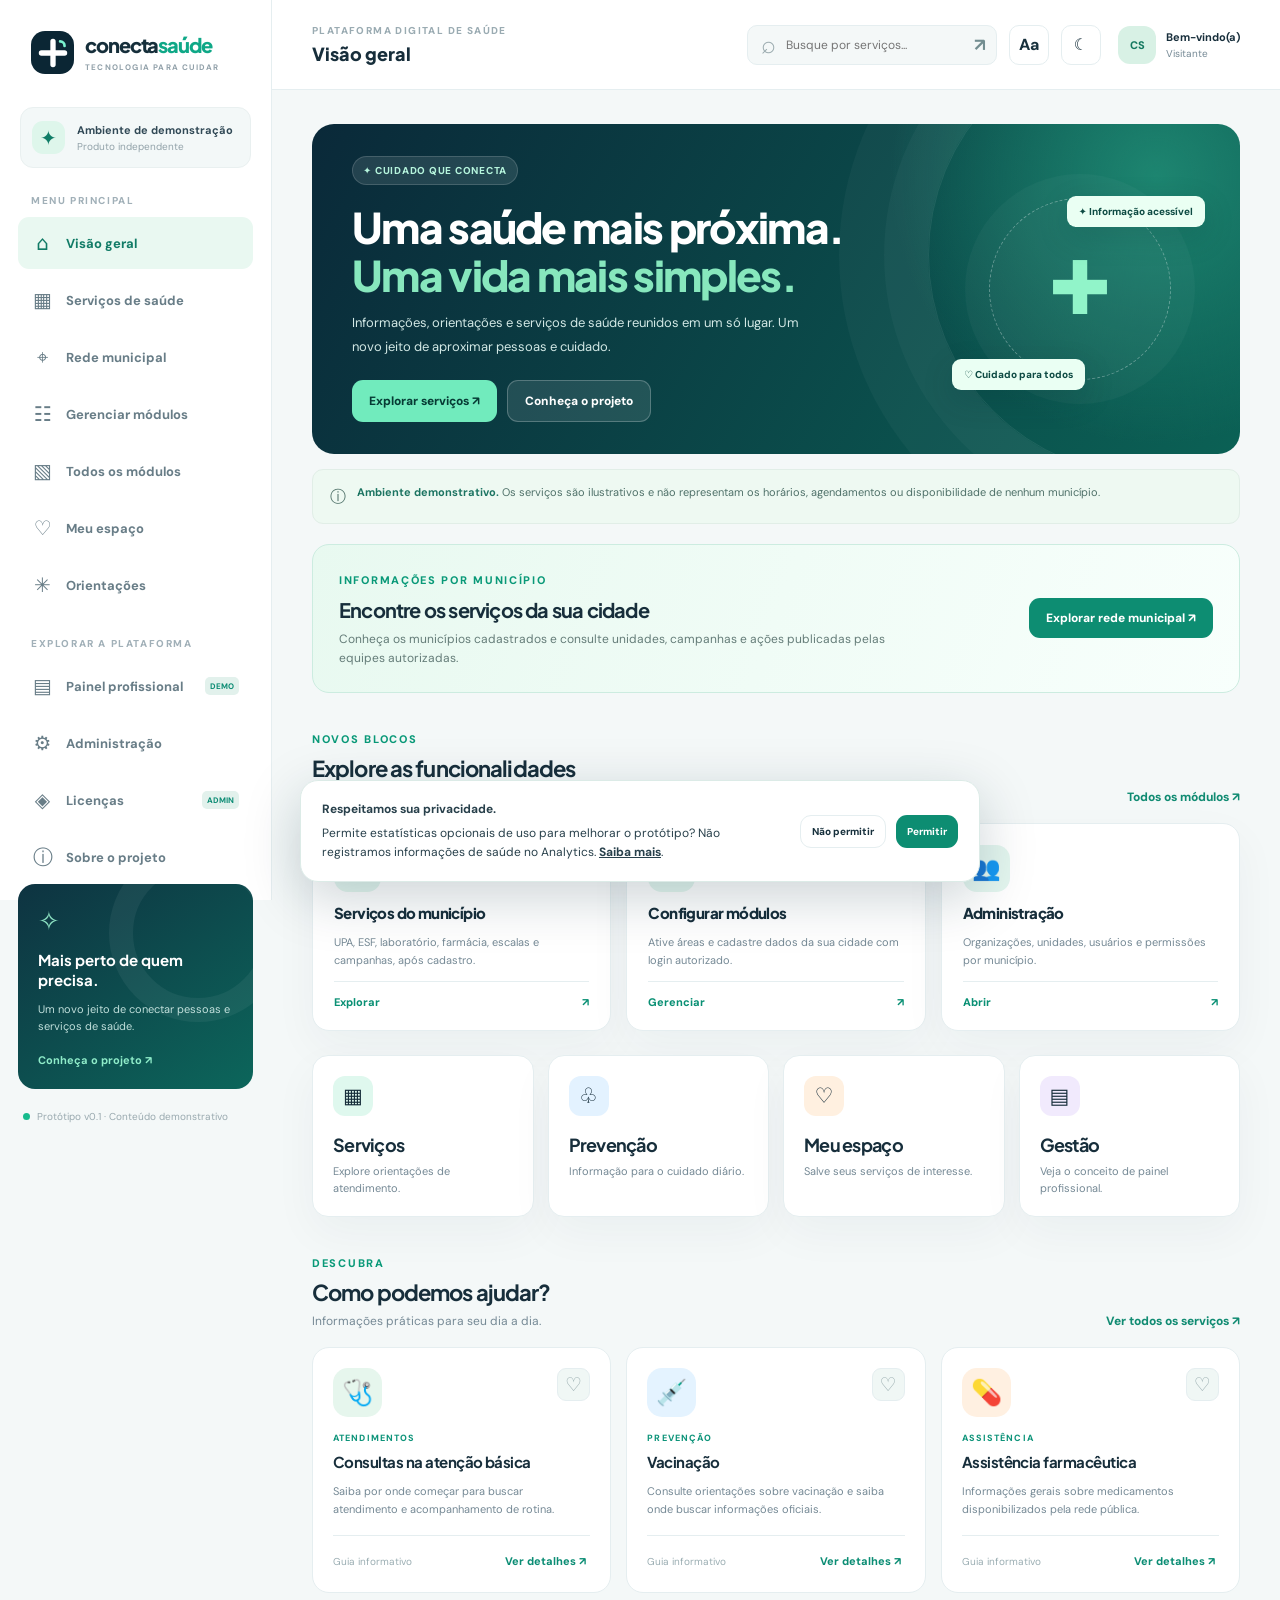
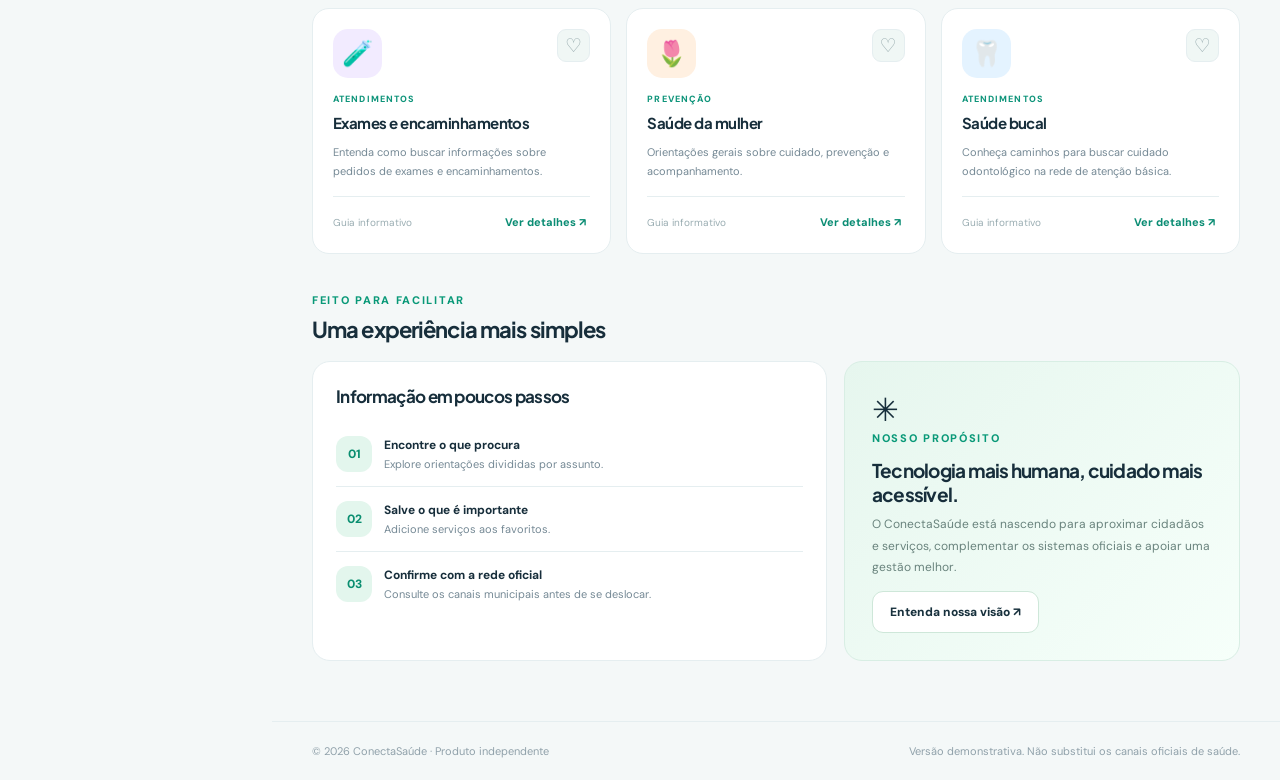
==== commit 581f5d09: "feat: migrar módulos do ConecteBR para portal municipal vazio e configurável" ====
--- a/docs/index.html
+++ b/docs/index.html
@@ -30,15 +30,16 @@
         <a href="#inicio" data-nav="inicio"><span aria-hidden="true">⌂</span> Visão geral</a>
         <a href="#servicos" data-nav="servicos"><span aria-hidden="true">▦</span> Serviços de saúde</a>
         <a href="#rede" data-nav="rede"><span aria-hidden="true">⌖</span> Rede municipal</a>
+        <a href="#gestao-modulos" data-nav="gestao-modulos"><span aria-hidden="true">☷</span> Gerenciar módulos</a>
         <a href="#modulos" data-nav="modulos"><span aria-hidden="true">▧</span> Todos os módulos</a>
         <a href="#meu-espaco" data-nav="meu-espaco"><span aria-hidden="true">♡</span> Meu espaço</a>
         <a href="#orientacoes" data-nav="orientacoes"><span aria-hidden="true">✳</span> Orientações</a>
       </nav>
       <p class="nav-label nav-label--second">EXPLORAR A PLATAFORMA</p>
       <nav class="sidebar-nav" aria-label="Ferramentas de demonstração">
-        <a href="#unidades" data-nav="unidades"><span aria-hidden="true">⌂</span> Unidades de saúde</a>
-        <a href="#avisos" data-nav="avisos"><span aria-hidden="true">▣</span> Avisos e campanhas</a>
-        <a href="#calendario" data-nav="calendario"><span aria-hidden="true">▦</span> Calendário de ações</a>
+        
+        
+        
         <a href="#gestao" data-nav="gestao"><span aria-hidden="true">▤</span> Painel profissional <em>DEMO</em></a>
         <a href="#administracao" data-nav="administracao"><span aria-hidden="true">⚙</span> Administração</a>
         <a href="#assinaturas" data-nav="assinaturas"><span aria-hidden="true">◈</span> Licenças <em>ADMIN</em></a>
--- a/docs/styles.css
+++ b/docs/styles.css
@@ -95,3 +95,48 @@
 body.dark .license-badge.bad{background:#512e34;color:#ffa3ad}body.dark .license-badge.neutral{background:#31444f;color:#d3e1e7}
 @media(max-width:1130px){.license-metrics{grid-template-columns:repeat(2,minmax(0,1fr))}.billing-layout{grid-template-columns:1fr}.billing-directory{position:static;max-height:none}}
 @media(max-width:640px){.license-metric{padding:15px}.license-metric strong{font-size:24px}.billing-top{flex-direction:column;align-items:flex-start}.billing-editor-head{flex-direction:column}.license-entry{gap:6px}.history-item{align-items:flex-start;flex-wrap:wrap;gap:5px}.history-item small{margin-left:0;width:100%}}
+
+/* Erros de autenticação: visíveis até a próxima tentativa */
+.auth-error{max-width:680px;margin:18px auto;border-color:#e6b8b8;background:#fff8f5;}
+.auth-error h3{font-size:16px;color:#9b3636;margin-bottom:8px;}
+.auth-error p{font-size:12px;color:#6b5252;line-height:1.7;margin:8px 0;}
+.auth-error code{display:inline-block;padding:7px 11px;border-radius:8px;background:#ffe9e1;color:#912d2d;font-weight:800;font-size:12px}
+.auth-error a{font-size:12px;font-weight:800;color:#a03d39;text-decoration:underline}
+body.dark .auth-error{background:#412b2d;border-color:#704b4f}
+body.dark .auth-error h3,body.dark .auth-error p,body.dark .auth-error a{color:#ffbaba}
+
+/* ConecteBR → ConectaSaúde: estrutura municipal modular, sem registros predefinidos */
+.portal-choose{display:flex;gap:13px;align-items:center;flex-wrap:wrap;background:var(--surface);border:1px solid var(--line);border-radius:15px;padding:15px 19px;margin:18px 0}
+.portal-choose label{font-size:11px;font-weight:800;color:var(--muted)}
+.portal-choose select{min-height:42px;max-width:420px;min-width:min(300px,100%);border:1px solid var(--line);background:var(--bg);color:var(--text);border-radius:10px;padding:8px 13px}
+.portal-shell{display:grid;grid-template-columns:minmax(245px,.8fr) minmax(0,2fr);align-items:start;gap:18px}
+.portal-nav{position:sticky;top:20px;max-height:78vh;overflow:auto;scrollbar-width:thin}
+.portal-nav>h3{font-size:15px;margin:0 0 15px}.portal-module-list{display:grid;gap:7px}
+.portal-module{display:flex;align-items:center;gap:9px;width:100%;text-align:left;border-radius:12px;padding:10px;border:1px solid transparent;color:var(--text);background:transparent;transition:background .18s,border-color .18s}
+.portal-module:hover,.portal-module.active{background:var(--surface-alt);border-color:var(--line)}
+.portal-module.active{border-color:#4bbd98}
+.portal-module .module-bubble{height:37px;width:37px;border-radius:10px;font-size:17px}
+.portal-module>span:nth-child(2){flex:1;min-width:0}
+.portal-module strong,.portal-module small{display:block;line-height:1.5}
+.portal-module strong{font-size:11px}.portal-module small{font-size:10px;color:var(--muted)}
+.portal-module>.license-badge{font-size:9px}
+.portal-content{min-width:0;display:grid;gap:15px}
+.portal-content>.empty-state{min-height:220px}
+.portal-heading{display:flex;align-items:center;justify-content:space-between;gap:15px;padding:17px;background:var(--surface);border:1px solid var(--line);border-radius:16px}
+.portal-heading>div{display:flex;gap:13px;align-items:center;min-width:0}.portal-heading h2{font-size:21px;margin:5px 0}
+.portal-heading p{color:var(--muted);font-size:11px;line-height:1.6;margin:0}.portal-heading .section-kicker{font-size:9px}
+.portal-content>.data-grid{grid-template-columns:repeat(2,minmax(0,1fr))}
+.portal-block>h3{font-size:16px;margin:0 0 15px}
+.portal-upa-grid{display:grid;grid-template-columns:repeat(2,minmax(0,1fr));gap:13px}
+.portal-upa-grid .panel h2{font-size:25px;margin:8px 0 11px}
+.portal-upa-grid .panel p{margin:0}
+.portal-week{display:grid;grid-template-columns:repeat(2,minmax(0,1fr));gap:10px}
+.portal-week>div{border:1px solid var(--line);background:var(--surface-alt);border-radius:11px;padding:12px;display:grid;gap:7px}
+.portal-week strong{font-size:11px}.portal-week span{font-size:11px;color:var(--muted);overflow-wrap:anywhere}
+.portal-request-list{display:grid;gap:9px}
+.portal-request{display:flex;justify-content:space-between;align-items:center;gap:15px;border:1px solid var(--line);border-radius:12px;padding:13px}
+.portal-request strong{font-size:12px}.portal-request p,.portal-request small{font-size:11px;color:var(--muted);margin:6px 0 0}
+.portal-request select{background:var(--bg);color:var(--text);border-radius:10px;border:1px solid var(--line);padding:9px;font-size:11px}
+.portal-content .input-field textarea{background:var(--bg)}
+@media(max-width:1150px){.portal-shell{grid-template-columns:1fr}.portal-nav{position:static;max-height:none}.portal-module-list{display:grid;grid-template-columns:repeat(2,minmax(0,1fr))}}
+@media(max-width:740px){.portal-choose{align-items:flex-start;flex-direction:column}.portal-choose select{width:100%;min-width:0}.portal-upa-grid,.portal-week{grid-template-columns:1fr}.portal-content>.data-grid,.portal-module-list{grid-template-columns:1fr}.portal-heading{align-items:flex-start;flex-wrap:wrap}.portal-heading>.btn{width:100%}.portal-request{align-items:flex-start;flex-direction:column}}
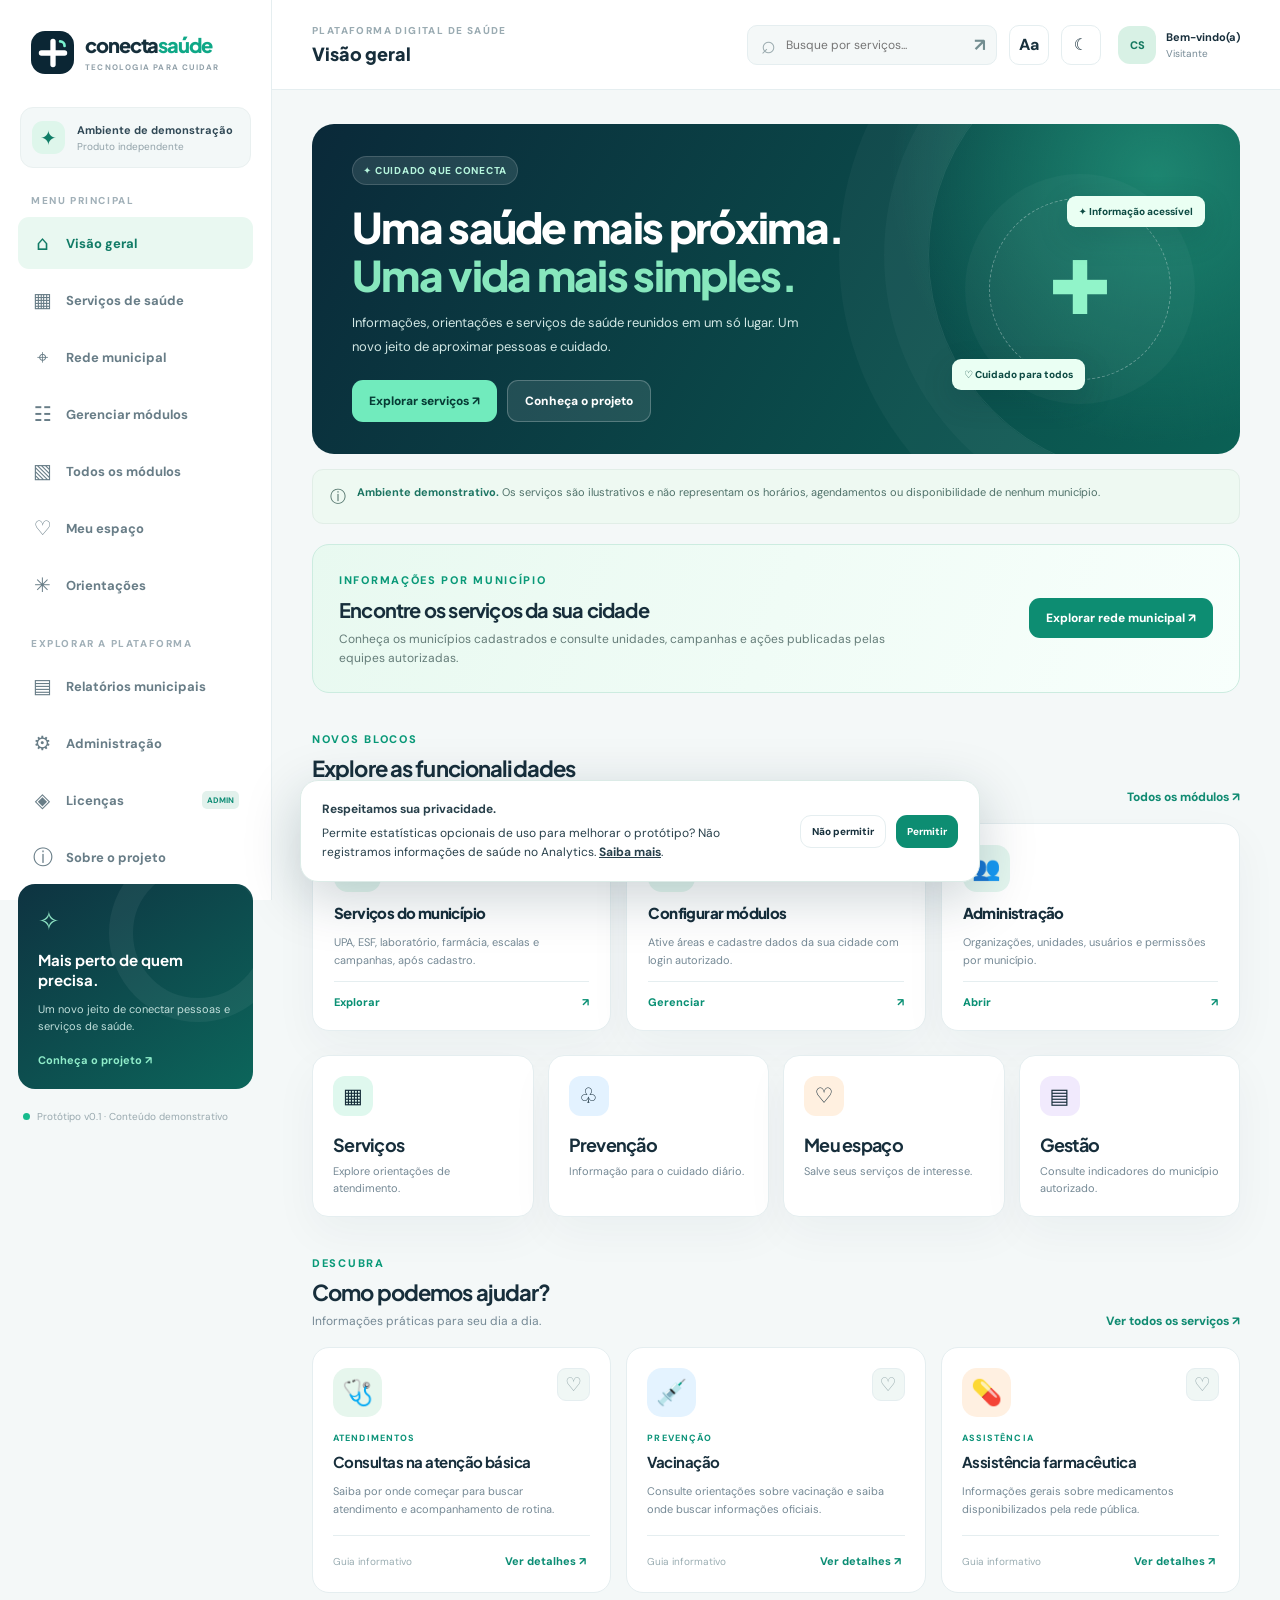
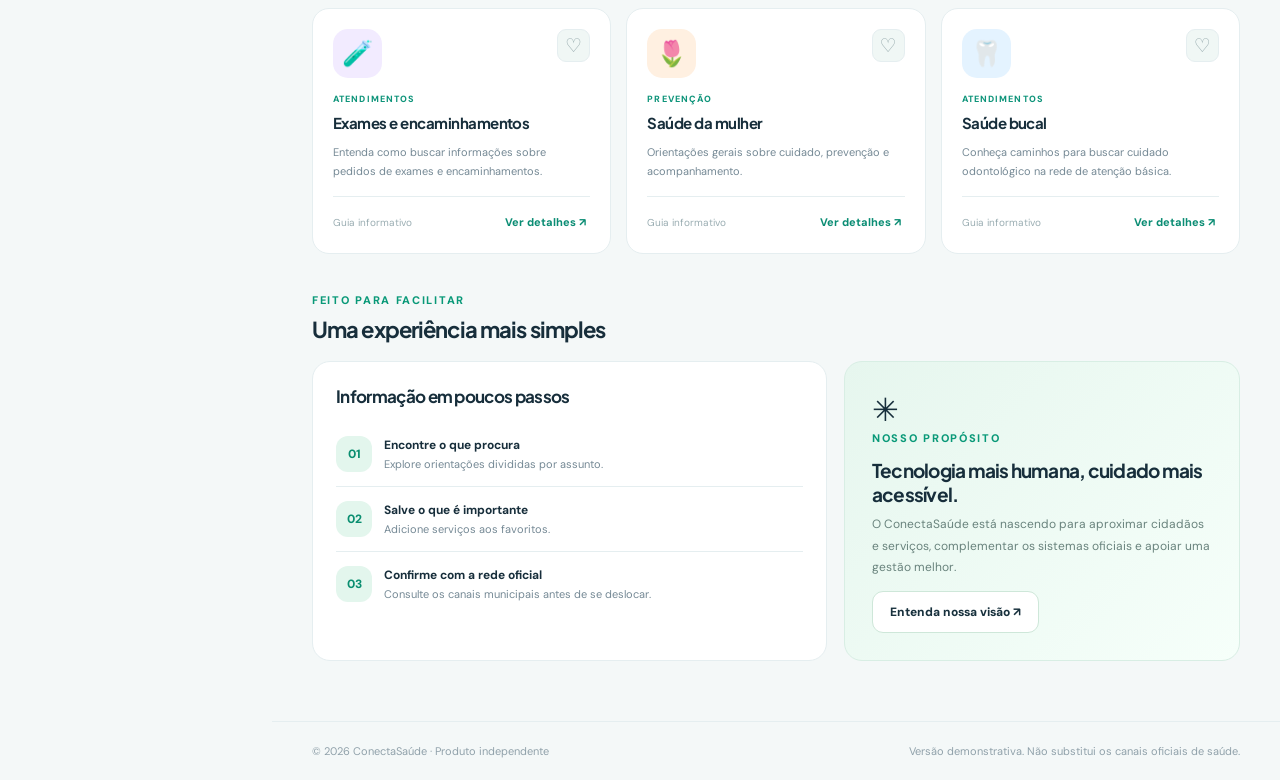
==== commit a2195109: "feat: evoluir UPA e ESF com sincronizacao, filas e relatorios operacionais" ====
--- a/docs/index.html
+++ b/docs/index.html
@@ -40,7 +40,7 @@
         
         
         
-        <a href="#gestao" data-nav="gestao"><span aria-hidden="true">▤</span> Painel profissional <em>DEMO</em></a>
+        <a href="#gestao" data-nav="gestao"><span aria-hidden="true">▤</span> Relatórios municipais</a>
         <a href="#administracao" data-nav="administracao"><span aria-hidden="true">⚙</span> Administração</a>
         <a href="#assinaturas" data-nav="assinaturas"><span aria-hidden="true">◈</span> Licenças <em>ADMIN</em></a>
         <a href="#sobre" data-nav="sobre"><span aria-hidden="true">ⓘ</span> Sobre o projeto</a>
--- a/docs/styles.css
+++ b/docs/styles.css
@@ -140,3 +140,37 @@
 .portal-content .input-field textarea{background:var(--bg)}
 @media(max-width:1150px){.portal-shell{grid-template-columns:1fr}.portal-nav{position:static;max-height:none}.portal-module-list{display:grid;grid-template-columns:repeat(2,minmax(0,1fr))}}
 @media(max-width:740px){.portal-choose{align-items:flex-start;flex-direction:column}.portal-choose select{width:100%;min-width:0}.portal-upa-grid,.portal-week{grid-template-columns:1fr}.portal-content>.data-grid,.portal-module-list{grid-template-columns:1fr}.portal-heading{align-items:flex-start;flex-wrap:wrap}.portal-heading>.btn{width:100%}.portal-request{align-items:flex-start;flex-direction:column}}
+
+/* UPA e ESF: operação municipal */
+.portal-queue-actions{display:flex;gap:9px;flex-wrap:wrap;margin:14px 0 9px}
+.portal-queue-actions .btn{padding:11px 16px;min-width:112px}
+.portal-queue-actions .btn:disabled{opacity:.4;cursor:not-allowed}
+.portal-overview-grid{display:grid;grid-template-columns:repeat(3,minmax(0,1fr));gap:12px}
+.portal-overview-grid .panel{display:flex;flex-direction:column;gap:9px;padding:18px}
+.portal-overview-grid .panel strong{font:800 29px "Plus Jakarta Sans",sans-serif;letter-spacing:-.04em}
+.portal-overview-grid .section-kicker{line-height:1.5}
+.portal-directory-toolbar{display:flex;flex-direction:column;gap:8px}
+.portal-directory-toolbar label{font-size:11px;font-weight:800;color:var(--muted)}
+.portal-directory-toolbar input{min-height:45px;border-radius:12px;border:1px solid var(--line);background:var(--surface);color:var(--text);padding:12px 15px}
+.portal-directory-toolbar input:focus{outline:2px solid #3fb89c;outline-offset:1px}
+#esfResults>.data-grid{grid-template-columns:repeat(2,minmax(0,1fr))}
+@media(max-width:720px){.portal-overview-grid{grid-template-columns:repeat(2,minmax(0,1fr))}#esfResults>.data-grid{grid-template-columns:1fr}}
+@media(max-width:480px){.portal-queue-actions .btn{flex:1}.portal-overview-grid{grid-template-columns:1fr 1fr}.portal-overview-grid .panel{padding:13px}.portal-overview-grid .panel strong{font-size:23px}}
+
+/* Indicadores operacionais por município — sem números fictícios */
+.report-toolbar{display:flex;align-items:end;justify-content:space-between;gap:14px;flex-wrap:wrap;margin:18px 0}
+.report-toolbar .input-field{min-width:min(100%,320px);flex:1;max-width:500px}
+.report-toolbar .input-field select{min-height:44px;padding:10px 12px;border:1px solid var(--line);border-radius:11px;background:var(--surface);color:var(--text)}
+.report-actions{display:flex;flex-wrap:wrap;gap:9px}
+.report-grid{display:grid;grid-template-columns:repeat(3,minmax(0,1fr));gap:14px;margin:18px 0}
+.report-stat{min-height:162px;display:flex;flex-direction:column;gap:9px;background:var(--surface);border:1px solid var(--line);border-radius:16px;padding:20px}
+.report-stat-icon{display:grid;place-items:center;width:39px;height:39px;border-radius:11px;background:var(--mint);color:#00775a;font-size:19px}
+.report-stat-name{font-size:11px;color:var(--muted);font-weight:700}
+.report-stat strong{font-size:30px;letter-spacing:-.05em}
+.report-stat small{font-size:10px;color:var(--muted)}
+.report-summary-grid{display:grid;grid-template-columns:1fr 1fr;gap:14px}
+.report-summary-grid .panel h2{font-size:32px;margin:10px 0}
+.report-summary-grid .panel p{color:var(--muted);font-size:12px;line-height:1.7}
+body.dark .report-stat-icon{background:#215045;color:#abecce}
+@media(max-width:850px){.report-grid{grid-template-columns:repeat(2,minmax(0,1fr))}.report-summary-grid{grid-template-columns:1fr}}
+@media(max-width:520px){.report-grid{grid-template-columns:1fr 1fr;gap:9px}.report-stat{padding:13px;min-height:150px}.report-stat strong{font-size:25px}.report-actions{width:100%}.report-actions .btn{flex:1}}
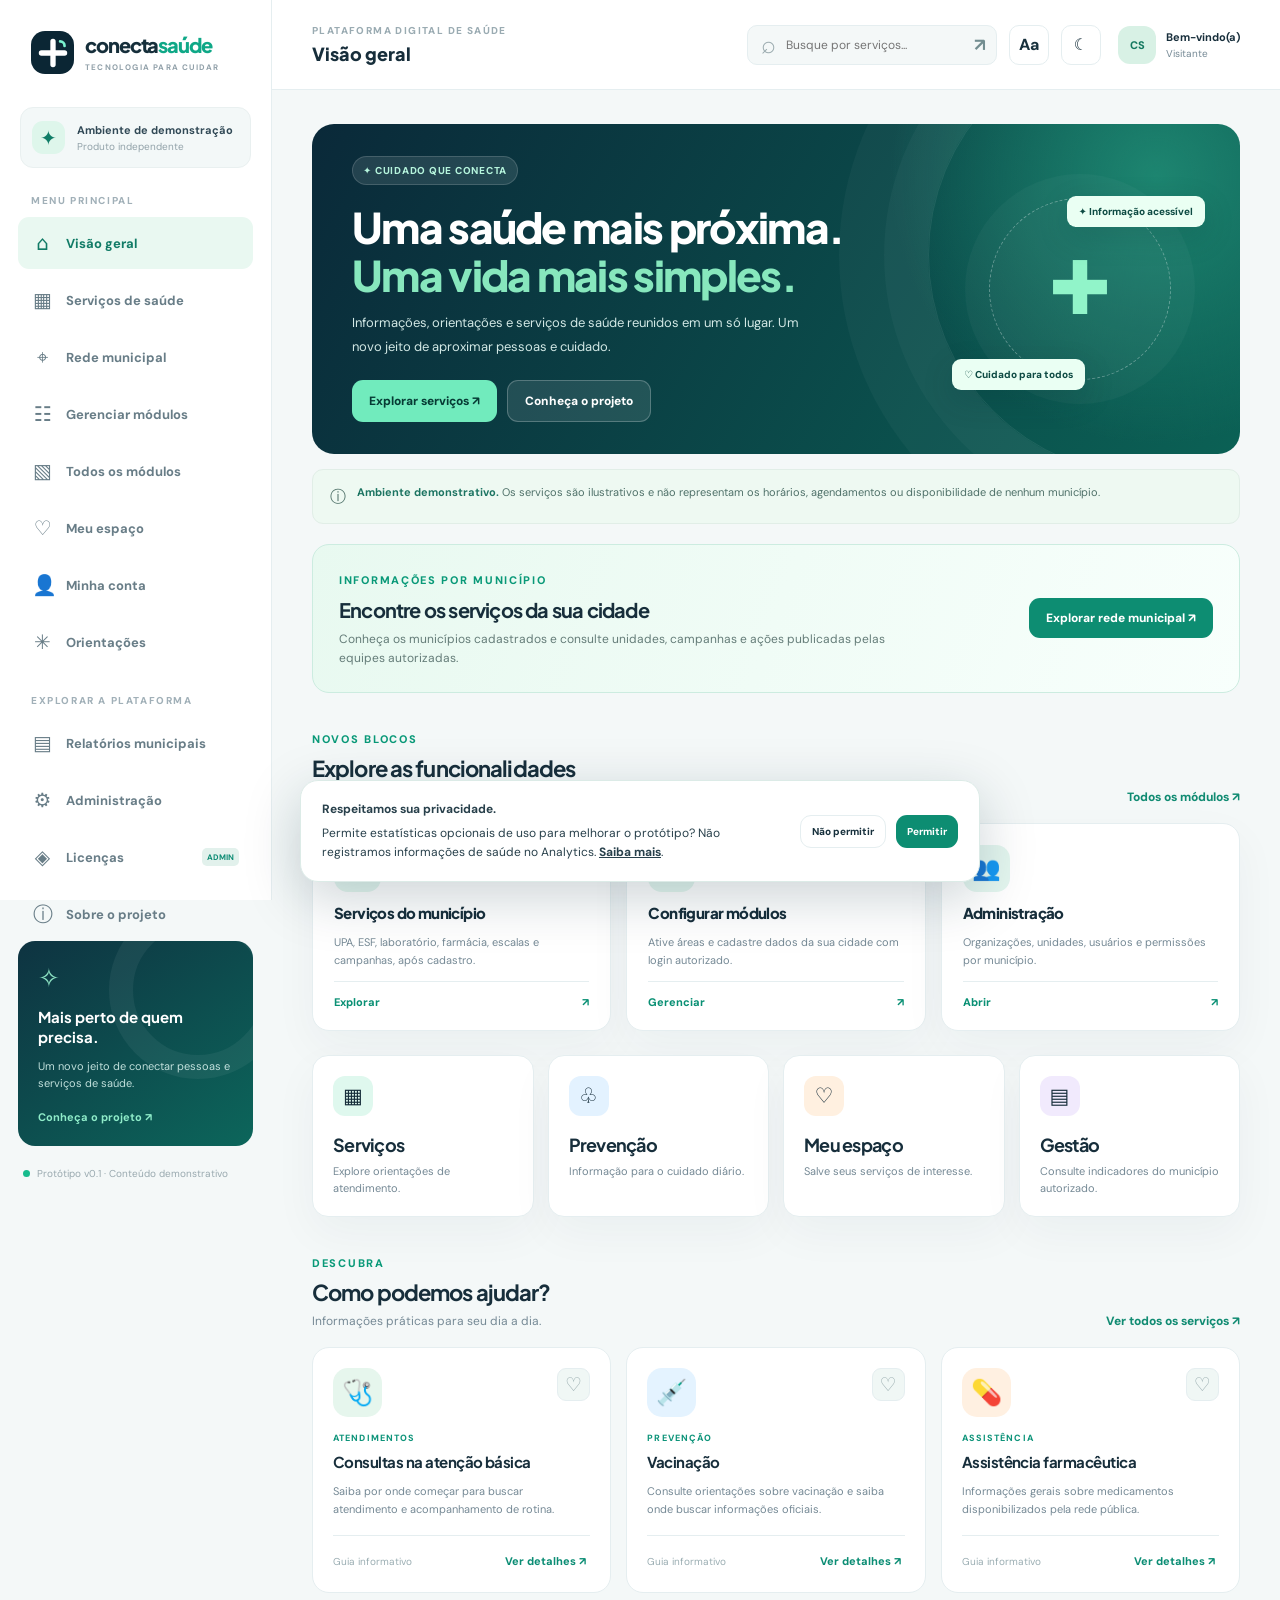
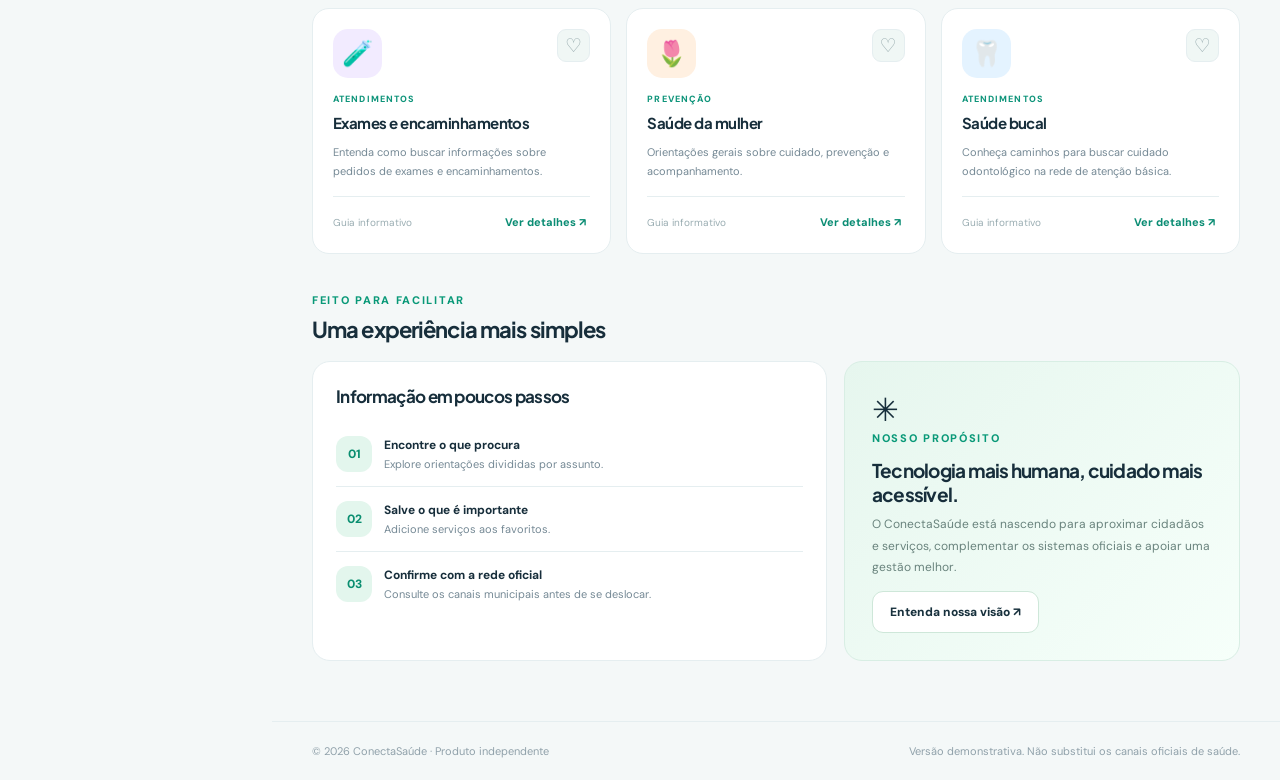
==== commit 23ca5c67: "feat: adaptar contas de cidadãos, avisos com cartaz, inscrições e PWA do ConecteBR" ====
--- a/docs/index.html
+++ b/docs/index.html
@@ -33,6 +33,7 @@
         <a href="#gestao-modulos" data-nav="gestao-modulos"><span aria-hidden="true">☷</span> Gerenciar módulos</a>
         <a href="#modulos" data-nav="modulos"><span aria-hidden="true">▧</span> Todos os módulos</a>
         <a href="#meu-espaco" data-nav="meu-espaco"><span aria-hidden="true">♡</span> Meu espaço</a>
+        <a href="#conta" data-nav="conta"><span aria-hidden="true">👤</span> Minha conta</a>
         <a href="#orientacoes" data-nav="orientacoes"><span aria-hidden="true">✳</span> Orientações</a>
       </nav>
       <p class="nav-label nav-label--second">EXPLORAR A PLATAFORMA</p>
--- a/docs/styles.css
+++ b/docs/styles.css
@@ -174,3 +174,28 @@
 body.dark .report-stat-icon{background:#215045;color:#abecce}
 @media(max-width:850px){.report-grid{grid-template-columns:repeat(2,minmax(0,1fr))}.report-summary-grid{grid-template-columns:1fr}}
 @media(max-width:520px){.report-grid{grid-template-columns:1fr 1fr;gap:9px}.report-stat{padding:13px;min-height:150px}.report-stat strong{font-size:25px}.report-actions{width:100%}.report-actions .btn{flex:1}}
+
+/* Central de avisos e área do cidadão */
+.portal-poster{display:block;width:100%;max-height:320px;object-fit:contain;border-radius:12px;background:var(--surface-alt);border:1px solid var(--line);margin:12px 0}
+.portal-highlight{display:flex;align-items:flex-start;flex-direction:column;gap:10px;border-radius:15px;background:var(--surface);border:1px solid var(--line);padding:21px}
+.portal-highlight h3{font-size:21px;margin:0;line-height:1.3}.portal-highlight p{font-size:12px;color:var(--muted);line-height:1.7;margin:0}
+.portal-notice-dialog{width:min(92vw,560px);max-height:88vh;border:0;border-radius:18px;padding:0;color:var(--text);background:var(--surface);box-shadow:0 20px 90px rgba(0,0,0,.35)}
+.portal-notice-dialog::backdrop{background:rgba(5,22,30,.7)}
+.portal-notice-modal{padding:23px;display:flex;flex-direction:column;gap:14px}
+.portal-notice-top{display:flex;align-items:center;justify-content:space-between;gap:10px}
+.portal-notice-top .btn{min-width:40px}.portal-notice-modal h2{font-size:24px;margin:0}.portal-notice-modal p{font-size:13px;line-height:1.65;margin:0}
+.portal-notice-modal img{width:100%;max-height:46vh;object-fit:contain;background:var(--surface-alt);border-radius:12px}
+.account-layout{display:grid;grid-template-columns:minmax(0,1.5fr) minmax(240px,.8fr);gap:17px;align-items:start}
+.account-auth h2{margin:20px 0 8px}.account-auth .module-form{margin-top:15px}
+.account-auth .filter-bar{flex-wrap:wrap}.account-auth .btn{margin:5px 0}
+.account-separator{color:var(--muted);font-size:12px;text-align:center;margin:17px 0}
+.account-about{display:flex;flex-direction:column;gap:14px}.account-about h3{font-size:20px;margin:0}
+.account-about p{font-size:12px;color:var(--muted);line-height:1.7;margin:0}
+.account-summary{display:flex;justify-content:space-between;align-items:center;gap:14px;padding:19px;background:var(--surface);border:1px solid var(--line);border-radius:15px;margin:17px 0}
+.account-summary strong{font-size:14px}.account-summary p{font-size:11px;color:var(--muted);margin:6px 0}
+.account-records{display:grid;grid-template-columns:repeat(2,minmax(0,1fr));gap:12px}
+.account-record{display:flex;flex-direction:column;align-items:flex-start;gap:9px}
+.account-record h3{font-size:16px;margin:0}.account-record p,.account-record small{font-size:11px;color:var(--muted);margin:0}
+.portal-directory-toolbar select{min-height:42px;border:1px solid var(--line);border-radius:10px;background:var(--surface);color:var(--text);padding:10px}
+@media(max-width:850px){.account-layout{grid-template-columns:1fr}}
+@media(max-width:620px){.account-records{grid-template-columns:1fr}.account-summary{align-items:flex-start;flex-direction:column}.portal-notice-modal{padding:16px}}
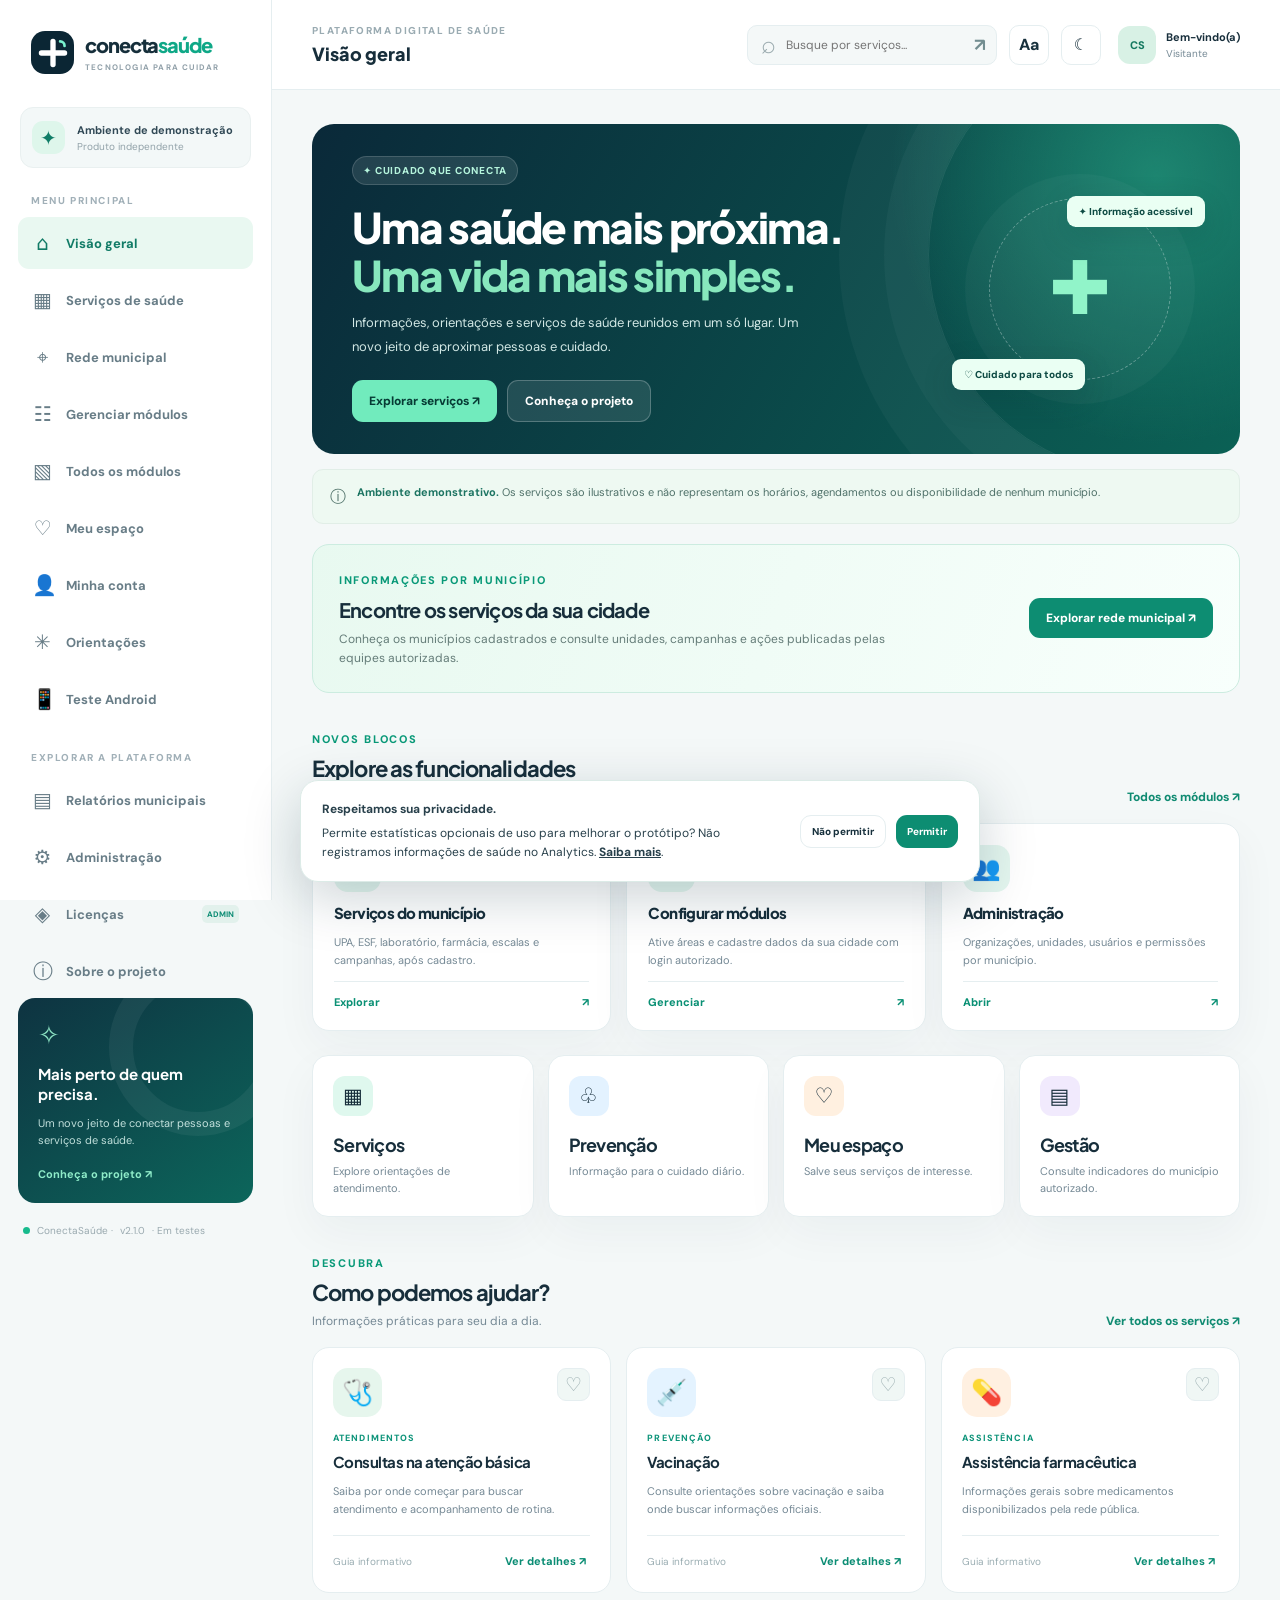
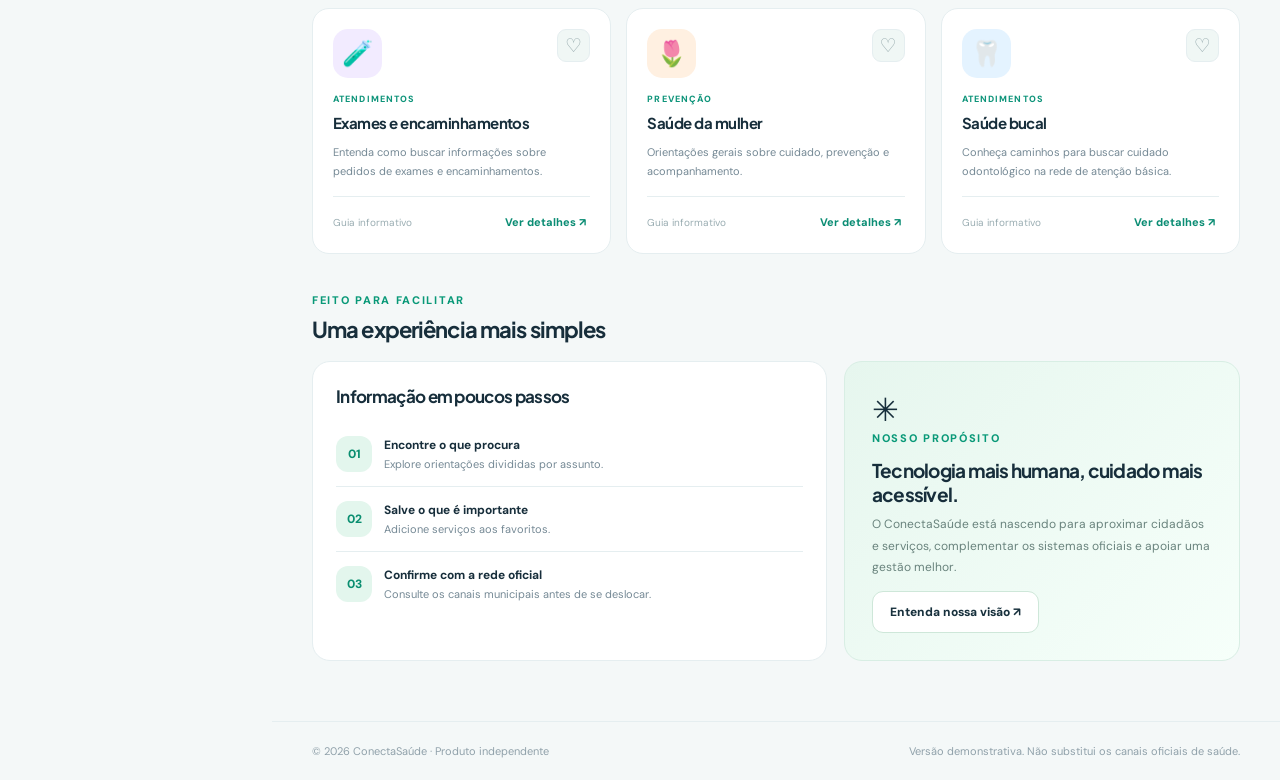
==== commit 7a7d8998: "feat(android): PWA instalavel com menu mobile, diagnostico e plano Play Store" ====
--- a/docs/index.html
+++ b/docs/index.html
@@ -6,8 +6,15 @@
   <meta name="theme-color" content="#0b2431">
   <meta name="description" content="ConectaSaúde: serviços, informações e cuidado mais perto de você. Plataforma independente em demonstração.">
   <meta name="color-scheme" content="light dark">
+  <meta name="application-name" content="ConectaSaúde">
+  <meta name="mobile-web-app-capable" content="yes">
+  <meta name="apple-mobile-web-app-capable" content="yes">
+  <meta name="apple-mobile-web-app-title" content="ConectaSaúde">
+  <meta name="apple-mobile-web-app-status-bar-style" content="default">
   <title>ConectaSaúde | Saúde mais próxima</title>
+  <link rel="icon" type="image/png" sizes="192x192" href="./icon-192.png">
   <link rel="icon" type="image/svg+xml" href="./icon.svg">
+  <link rel="apple-touch-icon" href="./icon-192.png">
   <link rel="manifest" href="./manifest.webmanifest">
   <link rel="preconnect" href="https://fonts.googleapis.com">
   <link rel="preconnect" href="https://fonts.gstatic.com" crossorigin>
@@ -35,6 +42,7 @@
         <a href="#meu-espaco" data-nav="meu-espaco"><span aria-hidden="true">♡</span> Meu espaço</a>
         <a href="#conta" data-nav="conta"><span aria-hidden="true">👤</span> Minha conta</a>
         <a href="#orientacoes" data-nav="orientacoes"><span aria-hidden="true">✳</span> Orientações</a>
+        <a href="#teste-android" data-nav="teste-android"><span aria-hidden="true">📱</span> Teste Android</a>
       </nav>
       <p class="nav-label nav-label--second">EXPLORAR A PLATAFORMA</p>
       <nav class="sidebar-nav" aria-label="Ferramentas de demonstração">
@@ -48,7 +56,7 @@
       </nav>
       <div class="sidebar-bottom">
         <div class="help-card"><span class="help-illustration" aria-hidden="true">✧</span><strong>Mais perto de quem precisa.</strong><p>Um novo jeito de conectar pessoas e serviços de saúde.</p><a href="#sobre">Conheça o projeto <span aria-hidden="true">↗</span></a></div>
-        <div class="sidebar-foot"><span class="status-dot"></span> Protótipo v0.1 · Conteúdo demonstrativo</div>
+        <div class="sidebar-foot"><span class="status-dot"></span> ConectaSaúde · <span data-version-label>v2.1.0</span> · Em testes</div>
       </div>
     </aside>
     <div class="workspace-main">
@@ -65,18 +73,41 @@
           <div class="profile-chip" aria-label="Ambiente de demonstração"><span class="avatar">CS</span><span><strong>Bem-vindo(a)</strong><small>Visitante</small></span></div>
         </div>
       </header>
+      <div id="connectionState" class="connection-state" role="status" hidden></div>
+      <div id="pwaMessage" class="pwa-message" role="status" hidden></div>
       <main id="view" class="page-content" tabindex="-1" aria-live="polite">
         <div class="loading"><span class="loading-dot"></span> Preparando sua experiência...</div>
       </main>
       <footer class="footer"><span>© <span id="year"></span> ConectaSaúde · Produto independente</span><span>Versão demonstrativa. Não substitui os canais oficiais de saúde.</span></footer>
     </div>
     <nav class="bottom-nav" aria-label="Navegação para celular">
-      <a href="#inicio" data-nav="inicio"><span>⌂</span> Início</a>
-      <a href="#rede" data-nav="rede"><span>⌖</span> Minha cidade</a>
-      <a href="#meu-espaco" data-nav="meu-espaco"><span>♡</span> Meu espaço</a>
-      <a href="#modulos" data-nav="modulos"><span>▧</span> Módulos</a>
+      <a href="#inicio" data-nav="inicio"><span aria-hidden="true">⌂</span> Início</a>
+      <a href="#rede" data-nav="rede"><span aria-hidden="true">⌖</span> Minha cidade</a>
+      <a href="#conta" data-nav="conta"><span aria-hidden="true">👤</span> Minha conta</a>
+      <a href="#gestao-modulos" data-nav="gestao-modulos"><span aria-hidden="true">⚙</span> Gestão</a>
+      <button type="button" class="mobile-more" id="mobileMenuButton" aria-haspopup="dialog" aria-controls="mobileMenu" aria-expanded="false"><span aria-hidden="true">☷</span> Mais</button>
     </nav>
   </div>
+  <dialog id="mobileMenu" class="mobile-menu" aria-label="Todas as áreas do aplicativo">
+    <div class="mobile-menu-head"><div><small>CON ECTA SAÚDE</small><h2>Mais opções</h2></div><button type="button" id="mobileMenuClose" class="icon-button" aria-label="Fechar menu">×</button></div>
+    <p class="nav-label">PARA VOCÊ</p>
+    <div class="mobile-menu-links">
+      <a href="#inicio">⌂ Início</a><a href="#rede">⌖ Minha cidade</a><a href="#servicos">✳ Serviços de saúde</a>
+      <a href="#conta">👤 Minha conta</a><a href="#meu-espaco">♡ Meu espaço</a><a href="#orientacoes">✚ Orientações</a>
+    </div>
+    <p class="nav-label">ADMINISTRAÇÃO</p>
+    <div class="mobile-menu-links">
+      <a href="#gestao-modulos">⚙ Gerenciar módulos</a><a href="#administracao">👥 Administração e acessos</a>
+      <a href="#gestao">▤ Relatórios municipais</a><a href="#assinaturas">◈ Licenças</a>
+      <a href="#modulos">▧ Todos os módulos</a>
+    </div>
+    <p class="nav-label">APP NO CELULAR</p>
+    <div class="mobile-menu-links">
+      <a href="#teste-android">📱 Diagnóstico do Android</a><button type="button" data-pwa-action="install">⬇ Instalar aplicativo</button>
+      <button type="button" data-pwa-action="check">↻ Procurar atualização</button>
+      <a href="#sobre">ⓘ Sobre o ConectaSaúde</a>
+    </div><p class="mobile-menu-version" data-version-label>Versão 2.1.0</p>
+  </dialog>
   <dialog id="serviceDialog" class="service-dialog" aria-labelledby="dialogTitle">
     <div id="dialogContent"></div>
   </dialog>
--- a/docs/styles.css
+++ b/docs/styles.css
@@ -199,3 +199,89 @@
 .portal-directory-toolbar select{min-height:42px;border:1px solid var(--line);border-radius:10px;background:var(--surface);color:var(--text);padding:10px}
 @media(max-width:850px){.account-layout{grid-template-columns:1fr}}
 @media(max-width:620px){.account-records{grid-template-columns:1fr}.account-summary{align-items:flex-start;flex-direction:column}.portal-notice-modal{padding:16px}}
+
+/* Acesso granular por setor, configurado pelo Superadmin */
+.sector-checklist{grid-column:1/-1;border:1px solid var(--line);border-radius:14px;padding:17px 15px;margin:10px 0;background:var(--surface-alt)}
+.sector-checklist legend{padding:0 8px;font-size:13px;font-weight:800}
+.sector-checklist>p{font-size:11px;color:var(--muted);margin:0 0 15px}
+.sector-grid{display:grid;grid-template-columns:repeat(3,minmax(0,1fr));gap:9px}
+.sector-check{display:flex;align-items:flex-start;gap:9px;border:1px solid var(--line);border-radius:11px;background:var(--surface);padding:11px 12px;cursor:pointer}
+.sector-check:has(input:checked){border-color:var(--brand);background:var(--mint)}
+.sector-check input{margin:3px 0 0;accent-color:var(--brand)}
+.sector-check strong,.sector-check small{display:block;line-height:1.5}
+.sector-check strong{font-size:11px}.sector-check small{font-size:10px;color:var(--muted)}
+.member-actions{display:flex;gap:7px;flex-wrap:wrap}
+.member-actions .btn{font-size:11px;white-space:nowrap}
+@media(max-width:900px){.sector-grid{grid-template-columns:repeat(2,minmax(0,1fr))}}
+@media(max-width:560px){.sector-grid{grid-template-columns:1fr}.member-actions .btn{width:100%}}
+
+/* Android / PWA v2.1.0 — navegação acessível, status de conexão e instalação */
+[hidden]{display:none!important}
+body{overflow-x:hidden}
+button,select,input,textarea{max-width:100%}
+input,textarea,select{font-size:max(16px,1rem)}
+.connection-state{padding:10px 20px;background:#65380e;color:#fff;font-weight:700;font-size:12px;text-align:center}
+.pwa-message{position:fixed;bottom:18px;left:50%;transform:translateX(-50%);z-index:80;display:flex;align-items:center;justify-content:space-between;gap:12px;width:min(680px,calc(100vw - 28px));background:#102f38;color:#fff;border:1px solid #365c63;border-radius:16px;box-shadow:0 12px 35px #001f2680;padding:13px 16px;font-size:12px;line-height:1.5}
+.pwa-message .btn{white-space:nowrap;flex-shrink:0;font-size:11px}
+.mobile-more{border:0;background:transparent;color:var(--muted);display:none;flex-direction:column;align-items:center;justify-content:center;gap:3px;font-weight:700;font-size:10px}
+.mobile-more span{font-size:23px;line-height:1}
+.mobile-more:focus-visible{outline:3px solid #70d6b7;outline-offset:-2px}
+.mobile-menu{display:none;border:0;border-radius:22px 22px 0 0;max-height:min(88dvh,860px);width:100%;max-width:100%;margin:auto 0 0;padding:20px 18px max(22px,env(safe-area-inset-bottom));color:var(--text);background:var(--surface);box-shadow:0 -22px 70px #0019205c;overflow:auto;overscroll-behavior:contain}
+.mobile-menu[open]{display:block}
+.mobile-menu::backdrop{background:rgba(0,20,28,.68)}
+.mobile-menu-head{display:flex;align-items:center;justify-content:space-between;gap:12px;margin-bottom:17px}
+.mobile-menu-head h2{margin:5px 0 0;font-size:24px}
+.mobile-menu-head small{font-size:10px;letter-spacing:1px;font-weight:800;color:var(--brand)}
+.mobile-menu .nav-label{font-size:10px;font-weight:800;margin:17px 0 10px;color:var(--muted)}
+.mobile-menu-links{display:grid;grid-template-columns:repeat(2,minmax(0,1fr));gap:9px}
+.mobile-menu-links a,.mobile-menu-links button{display:flex;align-items:center;justify-content:flex-start;text-align:left;min-height:49px;border-radius:11px;border:1px solid var(--line);background:var(--surface-alt);color:var(--text);padding:11px;font-size:12px;font-weight:700;line-height:1.4}
+.mobile-menu-links a:active,.mobile-menu-links button:active{background:var(--mint)}
+.mobile-menu-version{margin:18px 0 0;text-align:center;font-size:11px;color:var(--muted)}
+.android-test-hero{display:flex;align-items:center;justify-content:space-between;gap:16px;border-radius:20px;background:linear-gradient(120deg,#082f3b,#116b61);color:#fff;padding:24px;margin:18px 0}
+.android-test-hero .section-kicker{color:#b4e9d5}
+.android-test-hero h2{font-size:24px;margin:9px 0}
+.android-test-hero p{font-size:12px;color:#d4efe6;line-height:1.7;max-width:440px}
+.android-test-hero img{border-radius:22px;width:108px;height:108px;flex-shrink:0}
+.android-test-actions{display:flex;flex-wrap:wrap;gap:9px;margin-top:17px}
+.android-test-hero .btn-outline{background:transparent;color:#fff;border:1px solid #c3e7dd}
+.android-test-h2{font-size:17px;margin:0 0 15px}
+.android-test-rows{display:grid;gap:8px}
+.android-test-row{display:flex;align-items:center;gap:11px;padding:12px 0;border-bottom:1px solid var(--line)}
+.android-test-row>div{flex:1;min-width:0}
+.android-test-row strong,.android-test-row small{display:block}
+.android-test-row strong{font-size:12px}
+.android-test-row small{font-size:10px;line-height:1.55;color:var(--muted);margin-top:4px;overflow-wrap:anywhere}
+.android-test-emoji{width:35px;height:35px;flex-shrink:0;display:grid;place-items:center;border-radius:11px;background:var(--surface-alt);font-size:17px}
+.android-test-result{flex-shrink:0;max-width:130px;text-align:right;font-size:11px;font-weight:800;color:var(--muted)}
+.android-test-result.good{color:#148069}
+.android-test-result.warn{color:#b77310}
+.android-test-result.bad{color:#d34e4e}
+.android-test-steps{display:grid;gap:9px}
+.android-test-steps a{display:flex;align-items:center;gap:9px;padding:15px;border:1px solid var(--line);border-radius:12px;background:var(--surface-alt)}
+.android-test-steps a>strong{font-size:12px;min-width:135px}
+.android-test-steps a>small{font-size:11px;color:var(--muted);line-height:1.55;flex:1}
+.android-test-steps a>span{font-size:22px;color:var(--brand)}
+@media(max-width:900px){
+ .mobile-more{display:flex;width:20%;min-width:0}
+ .bottom-nav a{width:20%;min-width:0;padding:6px 2px;font-size:9.5px}
+ .bottom-nav{gap:0;justify-content:space-between}
+ .page-content{padding-bottom:calc(100px + env(safe-area-inset-bottom))}
+ .footer{padding-bottom:calc(100px + env(safe-area-inset-bottom))}
+ .pwa-message{bottom:calc(81px + env(safe-area-inset-bottom))}
+}
+@media(max-width:520px){
+ .mobile-menu-links{grid-template-columns:1fr 1fr}
+ .mobile-menu-links a,.mobile-menu-links button{font-size:11px;padding:10px}
+ .android-test-hero{padding:19px 16px}
+ .android-test-hero img{width:74px;height:74px;border-radius:16px;align-self:flex-start}
+ .android-test-hero h2{font-size:20px}
+ .android-test-actions .btn{flex:1;min-height:44px;font-size:11px}
+ .android-test-row{align-items:flex-start}
+ .android-test-result{max-width:95px;font-size:10px}
+ .android-test-steps a{align-items:flex-start}
+ .android-test-steps a>strong{min-width:92px}
+ .pwa-message{flex-direction:column;align-items:stretch;text-align:center}
+}
+@media(prefers-reduced-motion:reduce){
+ .mobile-menu,.pwa-message{scroll-behavior:auto;animation:none}
+}
